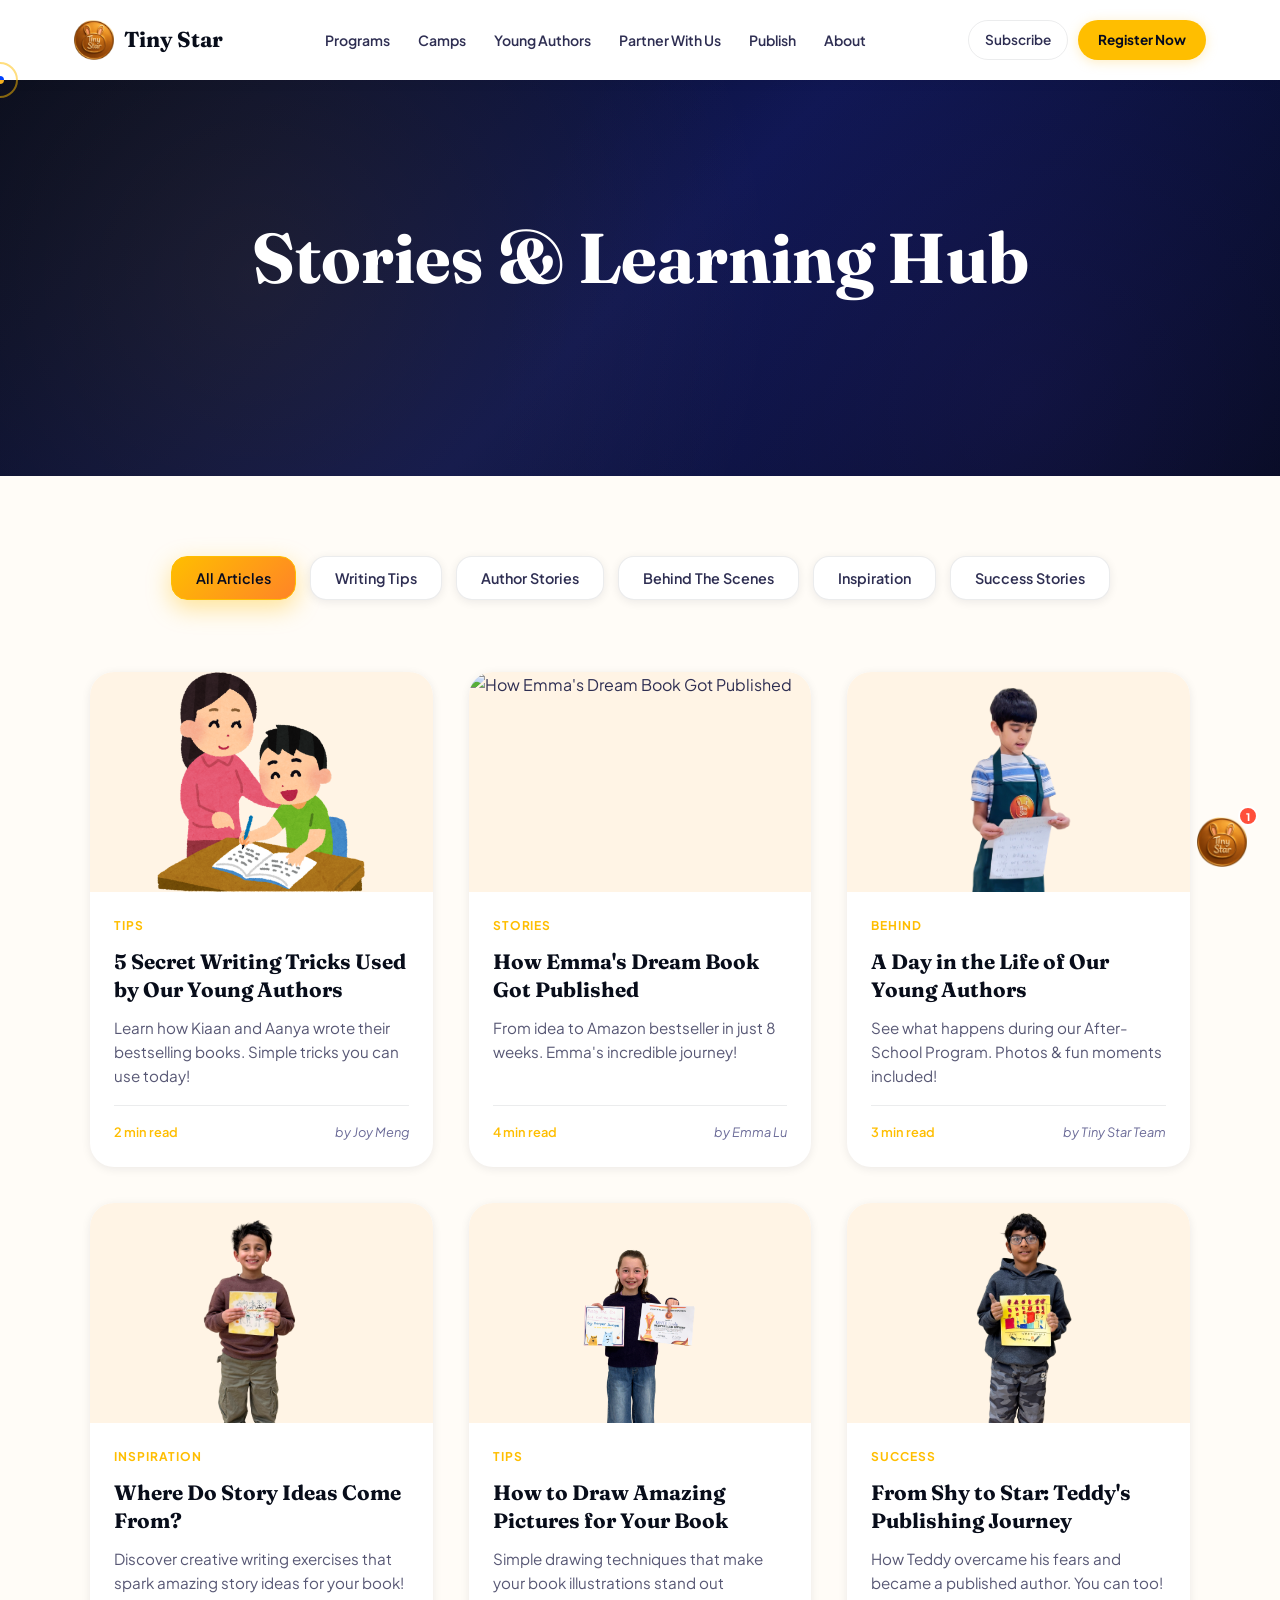
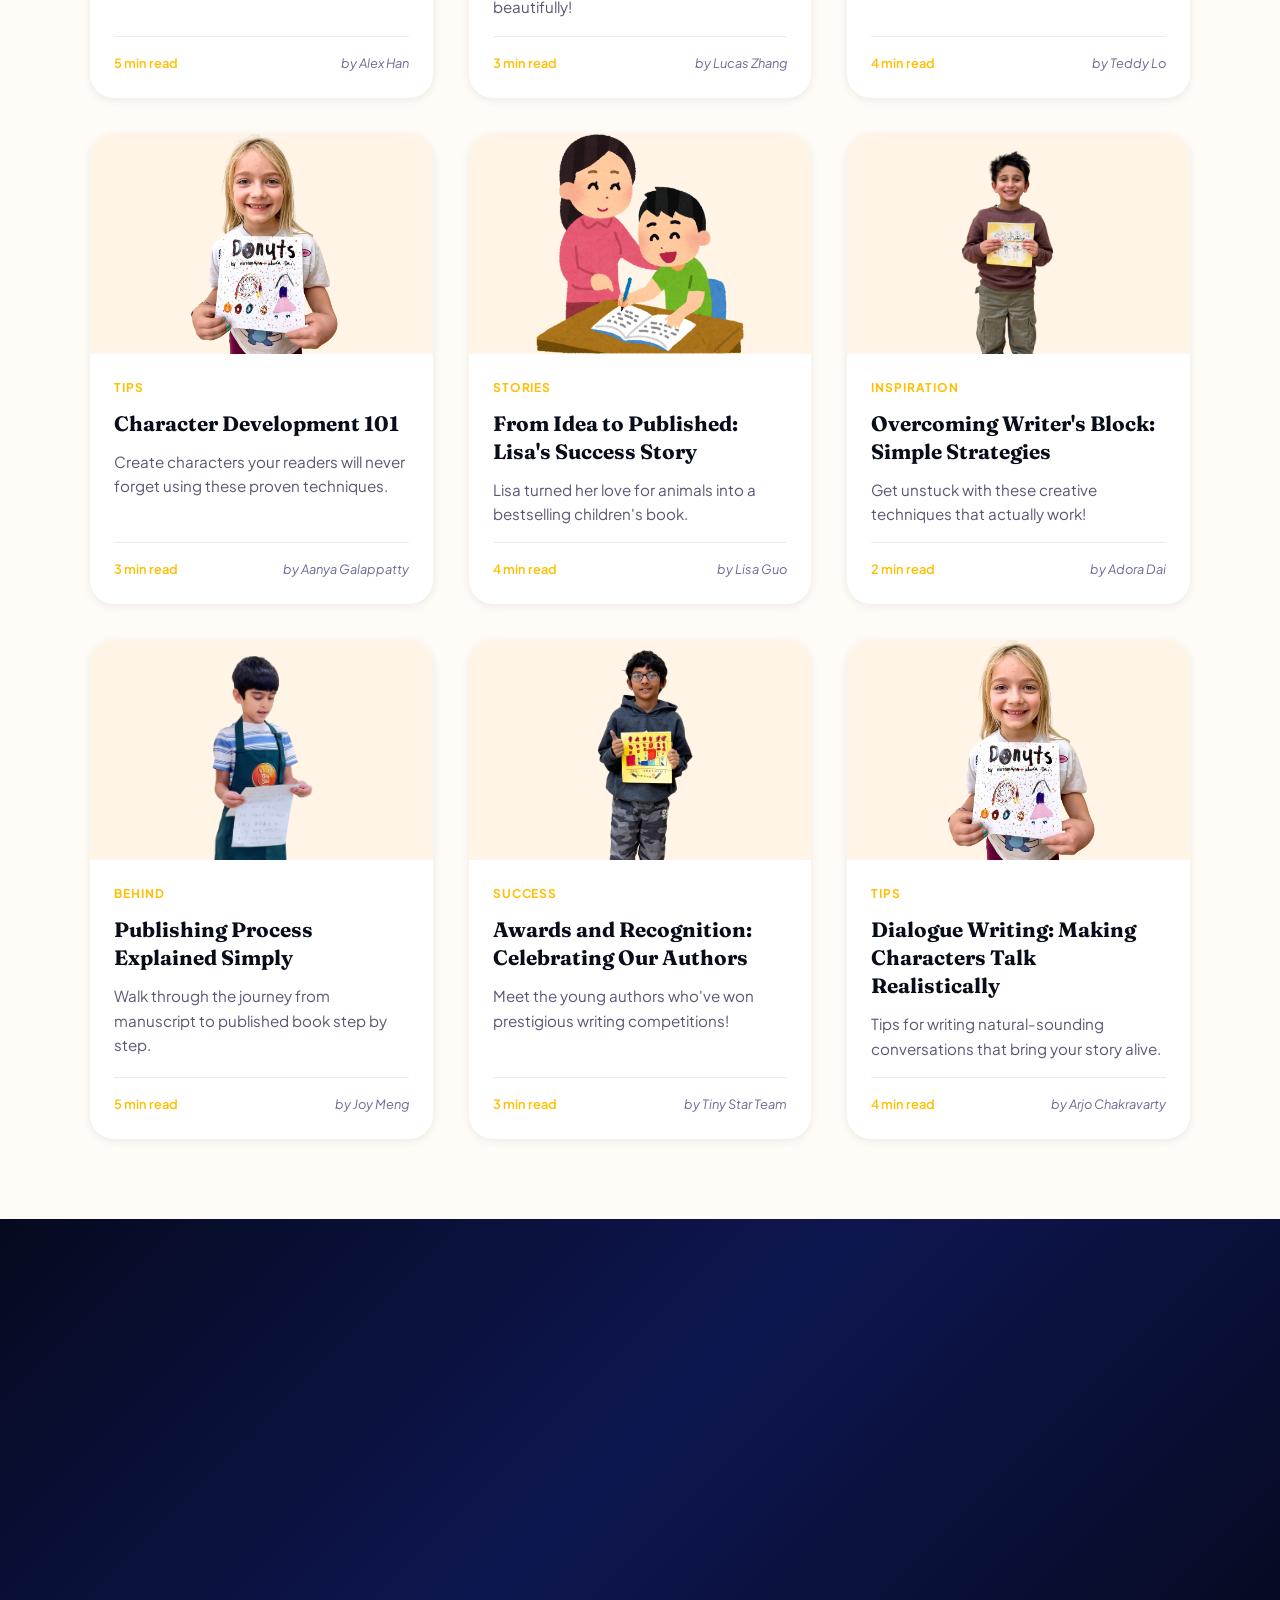
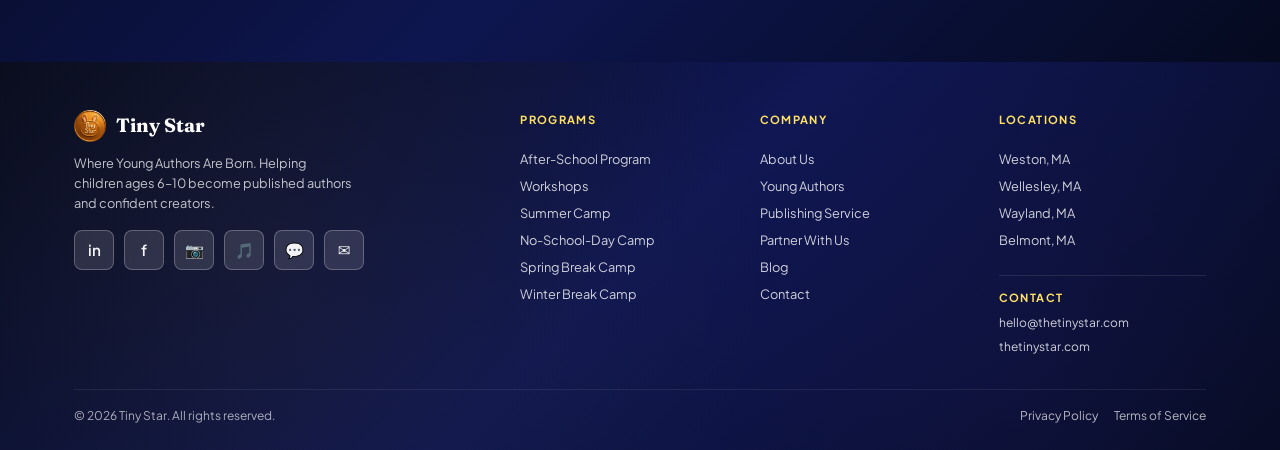
==== blogs.html @ 127edcdc "feat/added-necessary-images-and-graphics" ====
<!DOCTYPE html>
<html lang="en">
<head>
  <meta charset="UTF-8">
  <meta name="viewport" content="width=device-width, initial-scale=1.0">
  <link rel="icon" type="image/png" href="assets/brand/tiny-star-logo.png">
  <title>Blog - Tiny Star</title>
  <link rel="preconnect" href="https://fonts.googleapis.com">
  <link rel="preconnect" href="https://fonts.gstatic.com" crossorigin>
  <link href="https://fonts.googleapis.com/css2?family=Fraunces:ital,opsz,wght@0,9..144,300;0,9..144,700;0,9..144,900;1,9..144,500;1,9..144,700&family=Plus+Jakarta+Sans:wght@400;500;600;700;800&display=swap" rel="stylesheet">
  <script>document.documentElement.classList.add('js');</script>
  <script src="https://cdnjs.cloudflare.com/ajax/libs/gsap/3.12.5/gsap.min.js"></script>
  <script src="https://cdnjs.cloudflare.com/ajax/libs/gsap/3.12.5/ScrollTrigger.min.js"></script>
  <link rel="stylesheet" href="styles.css">
</head>
<body>

  <!-- ===== NAVIGATION ===== -->
  <nav class="nav blog" id="navbar">
    <div class="container">
      <div class="nav__inner">
        <a href="/" class="nav__logo">
          <div class="nav__logo-img">
            <img src="assets/brand/tiny-star-logo.png" alt="Tiny Star logo">
          </div>
          Tiny Star
        </a>
        <div class="nav__links">
          <a href="/#programs">Programs</a>
          <a href="/#camps">Camps</a>
          <a href="/#authors">Young Authors</a>
          <a href="/#partners">Partner With Us</a>
          <a href="/#publishing">Publish</a>
          <a href="/#about">About</a>
        </div>
        <div class="nav__actions">
          <a href="/#subscribe" class="nav__btn-sub">Subscribe</a>
          <a href="/#register" class="nav__btn-reg">Register Now</a>
        </div>
        <button class="nav__hamburger" id="hamburger" aria-label="Open menu">
          <span></span><span></span><span></span>
        </button>
      </div>
    </div>
  </nav>


  <!-- Scroll Progress -->
  <div id="scroll-progress"></div>

  <!-- Custom Cursor -->
  <div class="cursor-dot" id="cursorDot"></div>
  <div class="cursor-ring" id="cursorRing"></div>

  <!-- ===== HERO ===== -->
  <section class="hero-simple" id="hero">
    <div class="hero-simple__bg"></div>
    <div class="container">
      <div class="hero-simple__content">
        <h1 class="heading-xl  reveal">Stories & Learning Hub</h1>
        <p class="hero-simple__sub reveal reveal-delay-1">Inspiring stories from our young authors, writing tips, and behind-the-scenes moments</p>
      </div>
    </div>
  </section>

  <!-- ===== BLOGS LISTING ===== -->
  <section class="blogs-listing">
    <div class="container">
      <!-- Filter Tabs -->
      <div class="blogs-listing__filters">
        <button class="filter-btn filter-btn--active" data-filter="all">All Articles</button>
        <button class="filter-btn" data-filter="tips">Writing Tips</button>
        <button class="filter-btn" data-filter="stories">Author Stories</button>
        <button class="filter-btn" data-filter="behind">Behind the Scenes</button>
        <button class="filter-btn" data-filter="inspiration">Inspiration</button>
        <button class="filter-btn" data-filter="success">Success Stories</button>
      </div>

      <!-- Blog Grid -->
      <div class="blogs-listing__grid" id="blogsGrid">
        <!-- Blog items will be rendered here by JavaScript -->
      </div>
    </div>
  </section>

  <!-- ===== CTA SECTION ===== -->
  <section class="cta-section">
    <div class="container">
      <div class="cta-section__content reveal">
        <h2 class="heading-lg">Ready to Write Your Own Story?</h2>
        <p>Join hundreds of young authors who have published their books with Tiny Star!</p>
        <div class="cta-section__buttons">
          <a href="/#register" class="btn btn--primary">Start Your Journey</a>
          <a href="/#programs" class="btn btn--secondary">Learn More</a>
        </div>
      </div>
    </div>
  </section>

  <!-- ===== FOOTER ===== -->
  <footer class="footer">
    <div class="container">
      <div class="footer__stars-bg" id="footerStars"></div>

      <div class="footer__top">
        <div class="footer__brand">
          <div class="footer__logo footer__logo-animated">
            <img src="assets/brand/tiny-star-logo.png" alt="Tiny Star logo" class="footer__logo-img">
            <span>Tiny Star</span>
          </div>
          <p class="footer__tagline">Where Young Authors Are Born. Helping children ages 6–10 become published authors and confident creators.</p>

          <div class="footer__social">
            <a href="https://linkedin.com/company/tiny-star-education" class="footer__social-link" title="Tiny Star Education" target="_blank" rel="noopener noreferrer" aria-label="LinkedIn">in</a>
            <a href="https://facebook.com/tinystar" class="footer__social-link" title="Tiny Star" target="_blank" rel="noopener noreferrer" aria-label="Facebook">f</a>
            <a href="https://instagram.com/tinystareducation" class="footer__social-link" title="@tinystareducation" target="_blank" rel="noopener noreferrer" aria-label="Instagram">📷</a>
            <a href="https://tiktok.com/@tinystar2075" class="footer__social-link" title="@tinystar2075" target="_blank" rel="noopener noreferrer" aria-label="TikTok">🎵</a>
            <a href="https://wechat.com/authorjoymeng" class="footer__social-link" title="authorjoymeng" target="_blank" rel="noopener noreferrer" aria-label="WeChat">💬</a>
            <a href="mailto:Joy@TheTinyStar.com" class="footer__social-link" title="Joy@TheTinyStar.com" aria-label="Email">✉️</a>
          </div>
        </div>

        <div class="footer__col">
          <div class="footer__col-title">Programs</div>
          <div class="footer__links">
            <a href="/#programs">After-School Program</a>
            <a href="/#programs">Workshops</a>
            <a href="/#camps">Summer Camp</a>
            <a href="/#camps">No-School-Day Camp</a>
            <a href="/#camps">Spring Break Camp</a>
            <a href="/#camps">Winter Break Camp</a>
          </div>
        </div>

        <div class="footer__col">
          <div class="footer__col-title">Company</div>
          <div class="footer__links">
            <a href="/#about">About Us</a>
            <a href="/#authors">Young Authors</a>
            <a href="/#publishing">Publishing Service</a>
            <a href="/#partners">Partner With Us</a>
            <a href="/">Blog</a>
            <a href="mailto:hello@thetinystar.com">Contact</a>
          </div>
        </div>

        <div class="footer__col">
          <div class="footer__col-title">Locations</div>
          <div class="footer__links">
            <a href="/#locations">Weston, MA</a>
            <a href="/#locations">Wellesley, MA</a>
            <a href="/#locations">Wayland, MA</a>
            <a href="/#locations">Belmont, MA</a>
          </div>
          <div class="footer__contact-box">
            <div class="footer__col-title footer__col-title--small">Contact</div>
            <div class="footer__contact-items">
              <a href="mailto:hello@thetinystar.com">hello@thetinystar.com</a>
              <a href="https://thetinystar.com" target="_blank" rel="noopener noreferrer">thetinystar.com</a>
            </div>
          </div>
        </div>
      </div>

      <div class="footer__bottom">
        <div class="footer__copy">© 2026 Tiny Star. All rights reserved.</div>
        <div class="footer__legal">
          <a href="#">Privacy Policy</a>
          <a href="#">Terms of Service</a>
        </div>
      </div>

      <div class="footer__particles" id="footerParticles"></div>
    </div>
  </footer>

  <!-- Chatbot (same as main site) -->
  <div id="chatbot-launcher">
    <div class="chatbot-panel" id="chatPanel">
      <div class="chatbot-header">
        <div class="chatbot-avatar"><img src="assets/brand/tiny-star-logo.png" alt="Tiny Star" style="width:28px;height:28px;object-fit:contain;display:block;"></div>
        <div class="chatbot-header-text">
          <div class="chatbot-name">Aanya — Tiny Star Guide</div>
          <div class="chatbot-status">Online now</div>
        </div>
        <button class="chatbot-close" id="chatClose" aria-label="Close chat">✕</button>
      </div>
      <div class="chatbot-messages" id="chatMessages">
        <div class="chatmsg chatmsg--bot">
          <div class="chatmsg__avatar"><img src="assets/brand/tiny-star-logo.png" alt="Tiny Star" style="width:24px;height:24px;object-fit:contain;display:block;"></div>
          <div class="chatmsg__bubble">Hi! 👋 Welcome to our blog! What would you like to read about?</div>
        </div>
      </div>
      <div class="chat-quickreplies" id="quickReplies">
        <button class="chat-quickbtn" onclick="chatQuick('Writing tips')">✏️ Writing Tips</button>
        <button class="chat-quickbtn" onclick="chatQuick('Author stories')">📚 Stories</button>
        <button class="chat-quickbtn" onclick="chatQuick('How to register')">✅ Register</button>
      </div>
      <div class="chatbot-input-row">
        <input class="chatbot-input" id="chatInput" type="text" placeholder="Ask me anything…" onkeydown="if(event.key==='Enter') sendChat()">
        <button class="chatbot-send" onclick="sendChat()" aria-label="Send">➤</button>
      </div>
      <div class="chatbot-footer">Powered by Tiny Star · <a href="https://thetinystar.com" target="_blank" rel="noopener noreferrer">thetinystar.com</a></div>
    </div>
    <button class="chatbot-fab" id="chatFab" onclick="toggleChat()" aria-label="Open chat">
      <span id="fabIcon"><img src="assets/brand/tiny-star-logo.png" alt="Tiny Star" style="width:50px;height:50px;"></span>
      <div class="chatbot-badge" id="chatBadge">1</div>
    </button>
  </div>

  <script src="main.js" defer></script>
  <script src="blogs.js" defer></script>

</body>
</html>
---- styles.css ----
/* ===== DESIGN TOKENS ===== */
:root {
  --navy:       #050A1F;
  --indigo:     #0E1650;
  --blue-mid:   #1B2A8A;
  --gold:       #FFBE00;
  --gold-light: #FFE066;
  --gold-dark:  #CC9600;
  --coral:      #FF4F3B;
  --coral-light:#FF7A6B;
  --orange:     #FF8427;
  --lavender:   #C8B8E8;
  --mint:       #00D4B1;
  --teal:       #1EA898;
  --blue-light: #5B8DEF;
  --blue:       #3D62D0;
  --purple:     #7B4FFF;
  --cream:      #FFFCF7;
  --cream-dark: #FFF4E5;
  --white:      #FFFFFF;
  --text-dark:  #080D1A;
  --text-body:  #2E2E52;
  --text-muted: #6B6B98;
  --border:     rgba(8,13,26,0.08);

  --font-display: 'Fraunces', Georgia, serif;
  --font-body:    'Plus Jakarta Sans', system-ui, sans-serif;

  --r-sm:  8px;
  --r-md:  16px;
  --r-lg:  24px;
  --r-xl:  36px;
  --r-full:999px;

  --shadow-sm: 0 2px 10px rgba(8,13,40,0.08);
  --shadow-md: 0 8px 28px rgba(8,13,40,0.11);
  --shadow-lg: 0 18px 52px rgba(8,13,40,0.15);
  --shadow-xl: 0 28px 72px rgba(8,13,40,0.18);
}

/* ===== RESET & BASE ===== */
*, *::before, *::after { box-sizing: border-box; margin: 0; padding: 0; }
html { scroll-behavior: smooth; font-size: 16px; }
body {
  font-family: var(--font-body);
  background: var(--cream);
  color: var(--text-body);
  line-height: 1.65;
  overflow-x: hidden;
}
img { max-width: 100%; display: block; }
a { text-decoration: none; color: inherit; }
button { cursor: pointer; font-family: var(--font-body); }
ul { list-style: none; }

.container {
  max-width: 1180px;
  margin: 0 auto;
  padding: 0 24px;
}
.section-pad { padding: 96px 0; }
.section-pad-sm { padding: 72px 0; }

/* ===== UTILITY ===== */
.label {
  font-size: 0.75rem;
  font-weight: 700;
  letter-spacing: 0.12em;
  text-transform: uppercase;
  color: var(--gold-dark);
  display: inline-flex;
  align-items: center;
  gap: 6px;
  margin-bottom: 14px;
}
.label::before { content: '★'; font-size: 0.7rem; }
.label--light { color: var(--gold-light); }

.heading-xl {
  font-family: var(--font-display);
  font-size: clamp(2.6rem, 5.5vw, 4.8rem);
  font-weight: 700;
  line-height: 1.08;
  color: var(--text-dark);
}
.heading-lg {
  font-family: var(--font-display);
  font-size: clamp(2rem, 4vw, 3.2rem);
  font-weight: 700;
  line-height: 1.15;
  color: var(--text-dark);
}
.heading-md {
  font-family: var(--font-display);
  font-size: clamp(1.5rem, 2.5vw, 2rem);
  font-weight: 700;
  line-height: 1.25;
  color: var(--text-dark);
}
.heading-sm {
  font-family: var(--font-display);
  font-size: 1.25rem;
  font-weight: 700;
  line-height: 1.3;
  color: var(--text-dark);
}

.btn {
  display: inline-flex;
  align-items: center;
  gap: 8px;
  padding: 14px 28px;
  border-radius: var(--r-full);
  font-size: 0.95rem;
  font-weight: 700;
  border: none;
  transition: transform 0.2s ease, box-shadow 0.2s ease, opacity 0.2s ease;
}
.btn:hover { transform: translateY(-2px); }
.btn--primary {
  background: var(--coral);
  color: var(--white);
  box-shadow: 0 4px 18px rgba(255,96,85,0.35);
}
.btn--primary:hover { box-shadow: 0 8px 28px rgba(255,96,85,0.45); }
.btn--gold {
  background: var(--gold);
  color: var(--navy);
  box-shadow: 0 4px 18px rgba(255,209,102,0.35);
}
.btn--gold:hover { box-shadow: 0 8px 28px rgba(255,209,102,0.5); }
.btn--outline {
  background: transparent;
  color: var(--white);
  border: 2px solid rgba(255,255,255,0.5);
}
.btn--outline:hover { border-color: var(--white); background: rgba(255,255,255,0.08); }
.btn--outline-dark {
  background: transparent;
  color: var(--text-dark);
  border: 2px solid var(--border);
}
.btn--outline-dark:hover { border-color: var(--text-dark); }

/* ===== NAVIGATION ===== */
.nav {
  position: fixed;
  top: 0; left: 0; right: 0;
  z-index: 1000;
  transition: background 0.35s ease, box-shadow 0.35s ease, padding 0.35s ease;
  padding: 20px 0;
  backdrop-filter: blur(8px);
}

/* Blog page nav - light background for visibility */
.nav.blog {
  background: rgba(255, 255, 255, 0.98);
  backdrop-filter: blur(14px);
  box-shadow: 0 2px 10px rgba(8,13,40,0.08);
}
.nav.blog .nav__logo {
  color: var(--text-dark);
}
.nav.blog .nav__links a {
  color: var(--text-body);
}
.nav.blog .nav__links a:hover {
  background: var(--cream-dark);
  color: var(--text-dark);
}
.nav.blog .nav__btn-sub {
  color: var(--text-body);
  border-color: var(--border);
}
.nav.blog .nav__btn-sub:hover {
  background: var(--cream-dark);
  color: var(--text-body);
}
.nav.blog .nav__hamburger span {
  background: var(--text-dark);
}

.nav.scrolled {
  background: rgba(255,255,255,0.96);
  backdrop-filter: blur(14px);
  box-shadow: var(--shadow-sm);
  padding: 12px 0;
}
.nav__inner {
  display: flex;
  align-items: center;
  justify-content: space-between;
  gap: 16px;
}
.nav__logo {
  display: flex;
  align-items: center;
  gap: 10px;
  font-family: var(--font-display);
  font-size: 1.35rem;
  font-weight: 700;
  color: var(--white);
  transition: color 0.35s;
}
.nav.scrolled .nav__logo { color: var(--text-dark); }
.nav__logo-img {
  width: 40px;
  height: 40px;
  flex-shrink: 0;
  display: flex;
  align-items: center;
  justify-content: center;
}
.nav__logo-img img {
  width: 40px;
  height: 40px;
  object-fit: contain;
  display: block;
}
.nav__links {
  display: flex;
  align-items: center;
  gap: 4px;
}
.nav__links a {
  font-size: 0.88rem;
  font-weight: 600;
  padding: 8px 12px;
  border-radius: var(--r-full);
  color: rgba(255,255,255,0.95);
  transition: color 0.2s, background 0.2s;
}
.nav.scrolled .nav__links a { color: var(--text-body); }
.nav__links a:hover {
  color: var(--white);
  background: rgba(255,255,255,0.12);
}
.nav.scrolled .nav__links a:hover {
  color: var(--text-dark);
  background: var(--cream-dark);
}
.nav__actions {
  display: flex;
  align-items: center;
  gap: 10px;
}
.nav__btn-sub {
  font-size: 0.85rem;
  font-weight: 600;
  color: rgba(255,255,255,0.9);
  padding: 8px 16px;
  border: 1.5px solid rgba(255,255,255,0.5);
  border-radius: var(--r-full);
  transition: all 0.2s;
}
.nav__btn-sub:hover { background: rgba(255,255,255,0.1); color: var(--white); }
.nav.scrolled .nav__btn-sub { color: var(--text-body); border-color: var(--border); }
.nav.scrolled .nav__btn-sub:hover { background: var(--cream-dark); }
.nav__btn-reg {
  font-size: 0.85rem;
  font-weight: 700;
  color: var(--navy);
  background: var(--gold);
  padding: 9px 20px;
  border-radius: var(--r-full);
  transition: all 0.2s;
  box-shadow: 0 2px 12px rgba(255,209,102,0.4);
}
.nav__btn-reg:hover { transform: translateY(-1px); box-shadow: 0 5px 18px rgba(255,209,102,0.5); }
.nav__hamburger {
  display: none;
  flex-direction: column;
  gap: 5px;
  background: none;
  border: none;
  padding: 4px;
}
.nav__hamburger span {
  display: block;
  width: 24px; height: 2px;
  background: var(--white);
  border-radius: 2px;
  transition: background 0.3s;
}
.nav.scrolled .nav__hamburger span { background: var(--text-dark); }
.nav__mobile { display: none; }

/* ===== HERO ===== */
.hero {
  position: relative;
  min-height: 100vh;
  display: flex;
  align-items: center;
  background: linear-gradient(155deg, var(--navy) 0%, var(--indigo) 40%, var(--blue-mid) 100%);
  overflow: hidden;
  padding-top: 80px;
}
.hero__stars { position: absolute; inset: 0; pointer-events: none; }
.hero__star {
  position: absolute;
  border-radius: 50%;
  background: var(--white);
  animation: twinkle var(--dur, 4s) var(--delay, 0s) infinite ease-in-out;
}
@keyframes twinkle {
  0%, 100% { opacity: var(--opacity-min, 0.2); transform: scale(1); }
  50% { opacity: var(--opacity-max, 0.9); transform: scale(1.3); }
}
.hero__glow {
  position: absolute;
  width: 700px; height: 700px;
  background: radial-gradient(circle, rgba(255,209,102,0.08) 0%, transparent 70%);
  top: -200px; right: -200px;
  pointer-events: none;
}
.hero__glow2 {
  position: absolute;
  width: 500px; height: 500px;
  background: radial-gradient(circle, rgba(120,100,220,0.12) 0%, transparent 70%);
  bottom: -100px; left: -100px;
  pointer-events: none;
}
.hero__inner {
  position: relative;
  z-index: 2;
  display: grid;
  grid-template-columns: 1fr 1fr;
  align-items: center;
  gap: 60px;
  width: 100%;
}
.hero__content { max-width: 650px; }
.hero__badge {
  display: inline-flex;
  align-items: center;
  gap: 8px;
  background: rgba(255,209,102,0.15);
  border: 1px solid rgba(255,209,102,0.3);
  color: var(--gold-light);
  font-size: 0.78rem;
  font-weight: 700;
  letter-spacing: 0.1em;
  text-transform: uppercase;
  padding: 6px 14px;
  border-radius: var(--r-full);
  margin-bottom: 24px;
}
.hero__badge span { font-size: 1rem; }
.hero__headline {
  font-family: var(--font-display);
  font-size: clamp(2.8rem, 5.5vw, 5rem);
  font-weight: 700;
  color: var(--white);
  line-height: 1.06;
  margin-bottom: 20px;
}
.hero__headline em {
  font-style: italic;
  color: var(--gold);
}
.hero__sub {
  font-size: 1.1rem;
  color: rgba(255,255,255,0.72);
  line-height: 1.7;
  margin-bottom: 36px;
  max-width: 460px;
}
.hero__ctas { display: flex; gap: 14px; flex-wrap: wrap; }
.hero__locations {
  margin-top: 40px;
  display: flex;
  align-items: center;
  gap: 10px;
  flex-wrap: wrap;
}
.hero__loc-label {
  font-size: 0.8rem;
  color: rgba(255,255,255,0.5);
  font-weight: 600;
}
.hero__loc-tag {
  background: rgba(255,255,255,0.1);
  border: 1px solid rgba(255,255,255,0.18);
  color: rgba(255,255,255,0.8);
  font-size: 0.8rem;
  font-weight: 600;
  padding: 4px 12px;
  border-radius: var(--r-full);
}
.hero__visual {
  display: flex;
  justify-content: center;
  align-items: center;
}
.hero__book-stack {
  position: relative;
  width: 520px;
  height: 520px;
}
.hero__book {
  position: absolute;
  border-radius: var(--r-lg);
  overflow: hidden;
  border: 4px solid rgba(255,255,255,0.88);
  box-shadow: var(--shadow-xl);
  cursor: pointer;
  transition: box-shadow 0.45s ease, filter 0.35s ease, border-color 0.35s ease;
  animation: floatBook var(--dur, 6s) var(--delay, 0s) infinite ease-in-out;
  will-change: transform, filter;
}
@keyframes floatBook {
  0%, 100% { transform: translateY(0) rotate(var(--rot, 0deg)); }
  50%       { transform: translateY(-14px) rotate(var(--rot, 0deg)); }
}
/* Spring rise: starts at each card's resting rotation, overshoots, settles lifted & upright */
@keyframes cardRise {
  0%   { transform: translateY(0px)   rotate(var(--rot, 0deg)) scale(1);    }
  55%  { transform: translateY(-26px) rotate(0deg)             scale(1.08); }
  100% { transform: translateY(-18px) rotate(0deg)             scale(1.05); }
}
/* Freeze & dim back cards so the rising card reads clearly */
.hero__book-stack:hover .hero__book {
  z-index: 1;
  animation-play-state: paused;
  filter: brightness(0.72) saturate(0.75);
}
/* Hovered card springs to the front */
.hero__book-stack:hover .hero__book:hover {
  z-index: 20;
  animation: cardRise 0.6s cubic-bezier(0.34, 1.56, 0.64, 1) forwards;
  box-shadow: 0 52px 110px rgba(8,13,40,0.45), 0 0 72px rgba(255,209,102,0.22);
  filter: brightness(1.06) saturate(1.1);
  border-color: rgba(255,255,255,1);
}
/* Fan arrangement: left card angled left, right card angled right, center card upright in front */
.hero__book:nth-child(1) {
  width: 300px; height: 370px;
  background: linear-gradient(145deg, var(--lavender), var(--purple));
  top: 60px; left: 10px;
  --rot: -10deg;
  --delay: 0s; --dur: 6s;
  z-index: 2;
}
.hero__book:nth-child(2) {
  width: 300px; height: 370px;
  background: linear-gradient(145deg, var(--mint), var(--teal));
  top: 50px; left: 210px;
  --rot: 10deg;
  --delay: 1s; --dur: 7s;
  z-index: 2;
}
.hero__book:nth-child(3) {
  width: 310px; height: 382px;
  background: linear-gradient(145deg, var(--gold), var(--gold-dark));
  top: 30px; left: 105px;
  --rot: -1deg;
  --delay: 2s; --dur: 5.5s;
  z-index: 4;
}
.hero__book-img {
  width: 100%;
  height: 100%;
  object-fit: cover;
  object-position: center top;
  display: block;
  transition: transform 0.4s cubic-bezier(0.34, 1.56, 0.64, 1);
}
.hero__book-stack:hover .hero__book:hover .hero__book-img {
  transform: scale(1.08);
}
.hero__scroll {
  position: absolute;
  bottom: 32px;
  left: 50%;
  transform: translateX(-50%);
  z-index: 2;
  display: flex;
  flex-direction: column;
  align-items: center;
  gap: 8px;
  color: rgba(255,255,255,0.4);
  font-size: 0.72rem;
  font-weight: 600;
  letter-spacing: 0.1em;
  text-transform: uppercase;
  animation: bounce 2s infinite;
}
@keyframes bounce {
  0%, 100% { transform: translateX(-50%) translateY(0); }
  50% { transform: translateX(-50%) translateY(6px); }
}
.hero__scroll-arrow {
  width: 28px; height: 28px;
  border: 1.5px solid rgba(255,255,255,0.3);
  border-radius: 50%;
  display: flex;
  align-items: center;
  justify-content: center;
}

/* ===== TRUST BAR ===== */
.trust-bar {
  background: var(--white);
  border-bottom: 1px solid var(--border);
  padding: 20px 0;
}
.trust-bar__inner {
  display: flex;
  align-items: center;
  justify-content: center;
  gap: 48px;
  flex-wrap: wrap;
}
.trust-bar__item {
  display: flex;
  align-items: center;
  gap: 10px;
  font-size: 0.85rem;
  font-weight: 600;
  color: var(--text-muted);
}
.trust-bar__icon { font-size: 1.2rem; }
.trust-bar__val {
  font-family: var(--font-display);
  font-size: 1.25rem;
  font-weight: 700;
  color: var(--text-dark);
}

/* ===== VISION ===== */
.vision {
  background: var(--cream);
  padding: 100px 0;
  text-align: center;
}
.vision__inner { max-width: 820px; margin: 0 auto; }
.vision__quote {
  font-family: var(--font-display);
  font-size: clamp(1.7rem, 3.5vw, 2.8rem);
  font-weight: 700;
  color: var(--text-dark);
  line-height: 1.25;
  margin-bottom: 24px;
}
.vision__quote em { font-style: italic; color: var(--blue-mid); }
.vision__sub {
  font-size: 1.05rem;
  color: var(--text-body);
  line-height: 1.7;
  max-width: 600px;
  margin: 0 auto 36px;
}
.vision__pill {
  display: inline-block;
  background: var(--navy);
  color: var(--gold);
  font-family: var(--font-display);
  font-size: 1.1rem;
  font-weight: 700;
  font-style: italic;
  padding: 10px 28px;
  border-radius: var(--r-full);
  letter-spacing: 0.02em;
}

/* ===== TRANSFORMATIONS ===== */
.transformations {
  background: var(--navy);
  overflow: hidden;
  position: relative;
  padding: 0;
}
.transformations__glow {
  position: absolute;
  inset: 0;
  background:
    radial-gradient(ellipse 60% 70% at 0% 100%, rgba(123,79,255,0.2) 0%, transparent 65%),
    radial-gradient(ellipse 50% 50% at 100% 0%,  rgba(255,190,0,0.08) 0%, transparent 60%);
  pointer-events: none;
}
.transformations__inner {
  display: grid;
  grid-template-columns: 1fr 1fr;
  align-items: flex-end;
  max-width: 1180px;
  margin: 0 auto;
  padding: 0 24px;
  gap: 48px;
}
/* Photo slides in from left */
.transformations__photo-col {
  display: flex;
  align-items: flex-end;
  justify-content: center;
  padding-top: 32px;
}
/* Override default reveal translateY → translateX for the photo */
html.js .transformations__photo-col.reveal {
  transform: translateX(-48px);
}
html.js .transformations__photo-col.reveal.visible {
  transform: translateX(0);
}
.transformations__photo {
  width: 100%;
  max-width: 460px;
  height: auto;
  object-fit: contain;
  display: block;
  filter: drop-shadow(0 32px 64px rgba(0,0,0,0.45));
}
/* Right content */
.transformations__content {
  padding: 80px 0 80px 8px;
}
.transformations__heading {
  font-family: var(--font-display);
  font-size: 2.5rem;
  font-weight: 900;
  color: var(--white);
  line-height: 1.2;
  margin-bottom: 20px;
  margin-top: 12px;
}
.transformations__heading em {
  font-style: italic;
  color: var(--gold);
}
.transformations__sub-pill {
  display: inline-block;
  background: rgba(255,190,0,0.12);
  border: 1px solid rgba(255,190,0,0.25);
  border-radius: 14px;
  padding: 12px 20px;
  font-size: 0.92rem;
  font-weight: 600;
  color: rgba(255,255,255,0.8);
  line-height: 1.5;
  margin-bottom: 32px;
  max-width: 420px;
}
.transformations__sub-pill strong { color: var(--gold-light); }
.transformations__list {
  list-style: none;
  margin: 0;
  padding: 0;
  display: flex;
  flex-direction: column;
  gap: 10px;
}
/* Items slide in from left — override the default reveal translateY */
html.js .transformations__item.reveal {
  transform: translateX(-36px);
}
html.js .transformations__item.reveal.visible {
  transform: translateX(0);
  transition: opacity 0.55s ease, transform 0.55s cubic-bezier(0.34, 1.56, 0.64, 1);
}
.transformations__item {
  background: rgba(255,255,255,0.05);
  border: 1px solid rgba(255,255,255,0.09);
  border-left: 3px solid var(--gold);
  border-radius: 14px;
  padding: 14px 20px;
  font-size: 0.95rem;
  font-weight: 500;
  color: rgba(255,255,255,0.82);
  display: flex;
  align-items: center;
  gap: 14px;
  /* transition for hover — reveal transition overrides this when animating in */
  transition: background 0.25s ease, transform 0.25s ease, box-shadow 0.25s ease;
}
.transformations__item:hover {
  background: rgba(255,255,255,0.09);
  transform: translateX(5px) !important;
  box-shadow: 0 6px 24px rgba(0,0,0,0.25);
  border-left-color: var(--purple);
}
.transformations__num {
  background: var(--gold);
  color: var(--navy);
  font-family: var(--font-display);
  font-size: 0.88rem;
  font-weight: 800;
  width: 28px;
  height: 28px;
  border-radius: 50%;
  display: flex;
  align-items: center;
  justify-content: center;
  flex-shrink: 0;
}
.transformations__item strong {
  color: var(--white);
  font-weight: 700;
}
.transformations__item em {
  font-style: italic;
  color: rgba(255,255,255,0.65);
}

/* ===== AUTHOR JOURNEY ===== */
.journey {
  background: var(--navy);
  padding: 100px 0;
  overflow: hidden;
  position: relative;
}
.journey__bg {
  position: absolute; inset: 0;
  background: radial-gradient(ellipse at 20% 60%, rgba(255,209,102,0.06) 0%, transparent 55%),
              radial-gradient(ellipse at 80% 25%, rgba(120,80,220,0.08) 0%, transparent 50%),
              radial-gradient(ellipse at 55% 85%, rgba(0,212,177,0.04) 0%, transparent 45%);
  pointer-events: none;
}
.journey__header {
  text-align: center;
  margin-bottom: 72px;
  position: relative;
  z-index: 1;
}
.journey__header .heading-lg { color: var(--white); }
.journey__header p { color: rgba(255,255,255,0.6); font-size: 1.05rem; max-width: 520px; margin: 14px auto 0; }
.journey__path {
  position: relative;
  z-index: 1;
  display: flex;
  align-items: flex-start;
  justify-content: center;
  gap: 0;
}
.journey__connector {
  flex: 1;
  height: 3px;
  background: linear-gradient(90deg, rgba(255,209,102,0.15), rgba(255,209,102,0.6), rgba(255,209,102,0.15));
  margin-top: 62px;
  position: relative;
  overflow: hidden;
}
.journey__connector::after {
  content: '';
  position: absolute;
  top: -2px; left: -60%;
  width: 60%;
  height: 7px;
  background: linear-gradient(90deg, transparent, rgba(255,230,120,0.9), transparent);
  animation: shimmer 2.8s infinite linear;
}
@keyframes shimmer {
  from { left: -60%; }
  to   { left: 110%; }
}
.journey__step {
  display: flex;
  flex-direction: column;
  align-items: center;
  text-align: center;
  width: 148px;
  flex-shrink: 0;
  cursor: default;
}
.journey__node {
  width: 108px; height: 108px;
  border-radius: 50%;
  background: linear-gradient(145deg, rgba(255,209,102,0.08) 0%, rgba(14,22,80,0.7) 100%);
  border: 2px solid rgba(255,209,102,0.2);
  display: flex;
  flex-direction: column;
  align-items: center;
  justify-content: center;
  margin-bottom: 20px;
  position: relative;
  transition: transform 0.35s cubic-bezier(0.34,1.56,0.64,1),
              border-color 0.3s ease,
              box-shadow 0.35s ease,
              background 0.3s ease;
}
/* Outer glow ring */
.journey__node::before {
  content: '';
  position: absolute;
  inset: -6px;
  border-radius: 50%;
  border: 1.5px solid rgba(255,209,102,0.08);
  transition: border-color 0.3s ease, opacity 0.3s ease;
  opacity: 0;
}
.journey__step:hover .journey__node {
  background: linear-gradient(145deg, rgba(255,209,102,0.18) 0%, rgba(22,30,100,0.85) 100%);
  border-color: var(--gold);
  transform: translateY(-10px) scale(1.06);
  box-shadow: 0 16px 48px rgba(255,190,0,0.28), 0 0 0 6px rgba(255,190,0,0.06);
}
.journey__step:hover .journey__node::before {
  border-color: rgba(255,209,102,0.35);
  opacity: 1;
}
.journey__node--gold {
  background: linear-gradient(145deg, rgba(255,209,102,0.2) 0%, rgba(20,26,90,0.85) 100%);
  border-color: rgba(255,209,102,0.4);
  box-shadow: 0 0 28px rgba(255,190,0,0.15);
}
.journey__node--gold::after {
  content: '';
  position: absolute;
  inset: -10px;
  border-radius: 50%;
  border: 1px solid rgba(255,209,102,0.12);
  animation: pulseRing 3s ease-in-out infinite;
}
@keyframes pulseRing {
  0%, 100% { opacity: 0.3; transform: scale(1); }
  50% { opacity: 0.7; transform: scale(1.06); }
}
.journey__node-svg {
  width: 68px; height: 68px;
  flex-shrink: 0;
  display: block;
  transition: transform 0.35s cubic-bezier(0.34,1.56,0.64,1);
}
.journey__step:hover .journey__node-svg {
  transform: scale(1.1) rotate(-4deg);
}
.journey__node-num {
  position: absolute;
  top: -6px; right: -6px;
  width: 26px; height: 26px;
  background: var(--gold);
  color: var(--navy);
  border-radius: 50%;
  font-size: 0.7rem;
  font-weight: 900;
  display: flex;
  align-items: center;
  justify-content: center;
  border: 2px solid var(--navy);
  box-shadow: 0 2px 8px rgba(0,0,0,0.4);
  z-index: 2;
}
.journey__step-title {
  font-family: var(--font-display);
  font-size: 1.05rem;
  font-weight: 700;
  color: var(--white);
  margin-bottom: 6px;
  transition: color 0.3s ease;
}
.journey__step:hover .journey__step-title { color: var(--gold); }
.journey__step-desc {
  font-size: 0.78rem;
  color: rgba(255,255,255,0.45);
  line-height: 1.55;
  transition: color 0.3s ease;
}
.journey__step:hover .journey__step-desc { color: rgba(255,255,255,0.65); }
.journey__badge-row {
  display: flex;
  justify-content: center;
  gap: 10px;
  margin-top: 60px;
  flex-wrap: wrap;
  position: relative;
  z-index: 1;
}
.journey__badge {
  display: flex;
  align-items: center;
  gap: 8px;
  background: rgba(255,255,255,0.05);
  border: 1px solid rgba(255,255,255,0.1);
  color: rgba(255,255,255,0.7);
  padding: 9px 18px;
  border-radius: var(--r-full);
  font-size: 0.81rem;
  font-weight: 600;
  transition: background 0.25s ease, border-color 0.25s ease, color 0.25s ease, transform 0.25s ease;
}
.journey__badge:hover {
  background: rgba(255,209,102,0.1);
  border-color: rgba(255,209,102,0.35);
  color: var(--gold);
  transform: translateY(-2px);
}
.journey__badge--gold {
  background: rgba(255,190,0,0.1);
  border-color: rgba(255,190,0,0.3);
  color: var(--gold);
}
.journey__badge--gold:hover {
  background: rgba(255,190,0,0.18);
  border-color: var(--gold);
}
.journey__badge-svg {
  width: 18px; height: 18px;
  flex-shrink: 0;
}

/* ===== PROGRAMS ===== */
.programs { background: var(--cream); padding: 96px 0; }
.programs__header { text-align: center; margin-bottom: 56px; }
.programs__grid {
  display: grid;
  grid-template-columns: 1fr 1fr;
  gap: 28px;
}
.program-card {
  background: var(--white);
  border-radius: var(--r-xl);
  padding: 44px 40px;
  border: 1px solid var(--border);
  box-shadow: var(--shadow-sm);
  transition: transform 0.3s, box-shadow 0.3s;
  position: relative;
  overflow: hidden;
}
.program-card:hover { transform: translateY(-6px); box-shadow: var(--shadow-lg); }
.program-card__tag {
  display: inline-block;
  font-size: 0.75rem;
  font-weight: 700;
  letter-spacing: 0.1em;
  text-transform: uppercase;
  padding: 4px 12px;
  border-radius: var(--r-full);
  margin-bottom: 18px;
}
.program-card--primary .program-card__tag { background: rgba(200,184,232,0.25); color: var(--purple); }
.program-card--secondary .program-card__tag { background: rgba(125,221,201,0.25); color: var(--teal); }
.program-card__icon {
  width: 68px; height: 68px;
  border-radius: var(--r-lg);
  display: flex;
  align-items: center;
  justify-content: center;
  font-size: 2rem;
  margin-bottom: 22px;
}
.program-card--primary .program-card__icon { background: linear-gradient(135deg, var(--lavender), var(--purple)); }
.program-card--secondary .program-card__icon { background: linear-gradient(135deg, var(--mint), var(--teal)); }
.program-card__title { margin-bottom: 14px; }
.program-card__desc {
  font-size: 0.95rem;
  color: var(--text-body);
  line-height: 1.7;
  margin-bottom: 28px;
}
.program-card__features {
  display: flex;
  flex-direction: column;
  gap: 10px;
  margin-bottom: 32px;
}
.program-card__feat {
  display: flex;
  align-items: center;
  gap: 10px;
  font-size: 0.88rem;
  font-weight: 500;
  color: var(--text-body);
}
.program-card__feat::before {
  content: '✓';
  width: 20px; height: 20px;
  background: var(--gold);
  color: var(--navy);
  border-radius: 50%;
  display: flex;
  align-items: center;
  justify-content: center;
  font-size: 0.7rem;
  font-weight: 800;
  flex-shrink: 0;
}
.program-card__bg-icon {
  position: absolute;
  bottom: -20px; right: -20px;
  font-size: 8rem;
  opacity: 0.04;
  pointer-events: none;
}

/* ===== CAMPS ===== */
.camps {
  background: var(--white);
  padding: 96px 0;
}
.camps__header {
  text-align: center;
  margin-bottom: 56px;
}
.camps__header p {
  color: var(--text-body);
  margin-top: 12px;
  max-width: 500px;
  margin-left: auto;
  margin-right: auto;
}
.camps__grid {
  display: grid;
  grid-template-columns: repeat(4, 1fr);
  gap: 20px;
}
.camp-card {
  border-radius: var(--r-lg);
  overflow: hidden;
  border: 1px solid var(--border);
  display: flex;
  flex-direction: column;
  transition: transform 0.35s cubic-bezier(0.34,1.3,0.64,1), box-shadow 0.35s ease;
  background: var(--white);
}
.camp-card:hover { transform: translateY(-8px); box-shadow: 0 20px 48px rgba(0,0,0,0.12); }

/* Card header bands */
.camp-card__header {
  padding: 28px 24px 24px;
  position: relative;
  overflow: hidden;
  min-height: 170px;
  display: flex;
  flex-direction: column;
  justify-content: flex-end;
}
.camp-card--summer  .camp-card__header { background: linear-gradient(145deg, var(--orange) 0%, var(--coral) 100%); }
.camp-card--noschool .camp-card__header { background: linear-gradient(145deg, var(--mint) 0%, var(--teal) 100%); }
.camp-card--spring  .camp-card__header { background: linear-gradient(145deg, var(--lavender) 0%, var(--purple) 100%); }
.camp-card--winter  .camp-card__header { background: linear-gradient(145deg, var(--blue-light) 0%, var(--blue) 100%); }

/* Hover: slightly brighten the header */
.camp-card--summer:hover  .camp-card__header { background: linear-gradient(145deg, var(--orange) 0%, var(--coral-light) 100%); }
.camp-card--noschool:hover .camp-card__header { background: linear-gradient(145deg, var(--mint) 0%, var(--teal) 100%); }
.camp-card--spring:hover  .camp-card__header { background: linear-gradient(145deg, var(--lavender) 0%, var(--purple) 100%); }
.camp-card--winter:hover  .camp-card__header { background: linear-gradient(145deg, var(--blue-light) 0%, var(--blue) 100%); }

.camp-card__season {
  font-size: 0.68rem;
  font-weight: 700;
  letter-spacing: 0.13em;
  text-transform: uppercase;
  color: rgba(255,255,255,0.75);
  margin-bottom: 6px;
  position: relative;
  z-index: 1;
}
.camp-card__title {
  font-family: var(--font-display);
  font-size: 1.1rem;
  font-weight: 700;
  color: var(--white);
  line-height: 1.3;
  position: relative;
  z-index: 1;
}
.camp-card__illustration {
  position: absolute;
  top: 12px; right: 12px;
  width: 76px; height: 76px;
  opacity: 0.9;
  transition: transform 0.4s cubic-bezier(0.34,1.56,0.64,1), opacity 0.3s ease;
}
.camp-card:hover .camp-card__illustration { transform: scale(1.08) rotate(-4deg); opacity: 1; }
.camp-card__illustration svg { width: 100%; height: 100%; }

/* Card body */
.camp-card__body {
  background: var(--white);
  padding: 22px 24px 28px;
  flex: 1;
  display: flex;
  flex-direction: column;
}
.camp-card__features {
  list-style: none;
  padding: 0; margin: 0 0 18px;
  display: flex;
  flex-direction: column;
  gap: 9px;
}
.camp-card__features li {
  display: flex;
  align-items: flex-start;
  gap: 8px;
  font-size: 0.82rem;
  color: var(--text-body);
  line-height: 1.4;
}
.camp-card__features li svg {
  width: 16px; height: 16px;
  flex-shrink: 0;
  margin-top: 1px;
}
.camp-card__meta {
  display: flex;
  flex-wrap: wrap;
  gap: 6px;
  margin-bottom: 18px;
  margin-top: auto;
}
.camp-card__pill {
  display: inline-flex;
  align-items: center;
  gap: 4px;
  font-size: 0.72rem;
  font-weight: 600;
  color: var(--text-muted);
  background: rgba(0,0,0,0.04);
  border: 1px solid var(--border);
  padding: 4px 10px;
  border-radius: var(--r-full);
  white-space: nowrap;
}
.camp-card__pill svg { width: 11px; height: 11px; }
.camp-card__cta {
  display: inline-flex;
  align-items: center;
  gap: 6px;
  font-size: 0.84rem;
  font-weight: 700;
  color: var(--navy);
  background: var(--gold);
  padding: 10px 20px;
  border-radius: var(--r-full);
  border: none;
  cursor: pointer;
  transition: all 0.22s ease;
  align-self: flex-start;
}
.camp-card__cta:hover { transform: translateY(-2px); box-shadow: 0 6px 18px rgba(255,190,0,0.38); }

/* ===== STATS ===== */
.stats {
  background: linear-gradient(135deg, var(--navy), var(--indigo));
  padding: 96px 0;
  position: relative;
  overflow: hidden;
}
.stats__bg {
  position: absolute; inset: 0;
  background: radial-gradient(ellipse at 60% 40%, rgba(255,209,102,0.05) 0%, transparent 65%);
}
.stats__grid {
  position: relative;
  z-index: 1;
  display: grid;
  grid-template-columns: repeat(4, 1fr);
  gap: 2px;
}
.stat-item {
  text-align: center;
  padding: 48px 32px;
  border-right: 1px solid rgba(255,255,255,0.06);
}
.stat-item:last-child { border-right: none; }
.stat-item__num {
  font-family: var(--font-display);
  font-size: clamp(2.8rem, 5vw, 4.2rem);
  font-weight: 700;
  color: var(--gold);
  line-height: 1;
  margin-bottom: 8px;
}
.stat-item__label {
  font-size: 0.88rem;
  font-weight: 600;
  color: rgba(255,255,255,0.55);
  text-transform: uppercase;
  letter-spacing: 0.08em;
  margin-bottom: 10px;
}
.stat-item__sub {
  font-size: 0.8rem;
  color: rgba(255,255,255,0.35);
}
.stats__award {
  position: relative;
  z-index: 1;
  margin-top: 56px;
  display: flex;
  justify-content: center;
  gap: 16px;
  flex-wrap: wrap;
}
.stats__award-badge {
  display: flex;
  align-items: center;
  gap: 10px;
  background: rgba(255,209,102,0.1);
  border: 1px solid rgba(255,209,102,0.2);
  padding: 12px 22px;
  border-radius: var(--r-full);
  color: var(--gold-light);
  font-size: 0.85rem;
  font-weight: 600;
}

/* ===== AUTHORS ===== */
.authors { background: var(--cream); padding: 96px 0; }
.authors__header { text-align: center; margin-bottom: 56px; }
.authors__grid {
  display: grid;
  grid-template-columns: repeat(4, 1fr);
  gap: 24px;
  margin-bottom: 48px;
}
.author-card {
  background: var(--white);
  border-radius: var(--r-lg);
  overflow: hidden;
  border: 1px solid var(--border);
  box-shadow: var(--shadow-sm);
  transition: transform 0.3s, box-shadow 0.3s;
}
.author-card:hover { transform: translateY(-6px); box-shadow: var(--shadow-lg); }
.author-card__book {
  height: 180px;
  display: flex;
  align-items: center;
  justify-content: center;
  font-size: 3.5rem;
  position: relative;
}
.author-card:nth-child(1) .author-card__book { background: linear-gradient(135deg, var(--gold), var(--orange)); }
.author-card:nth-child(2) .author-card__book { background: linear-gradient(135deg, var(--lavender), var(--purple)); }
.author-card:nth-child(3) .author-card__book { background: linear-gradient(135deg, var(--mint), var(--mint)); }
.author-card:nth-child(4) .author-card__book { background: linear-gradient(135deg, var(--coral-light), var(--coral)); }
.author-card__book-title {
  position: absolute;
  bottom: 12px;
  left: 12px; right: 12px;
  background: rgba(0,0,0,0.55);
  backdrop-filter: blur(4px);
  color: var(--white);
  font-family: var(--font-display);
  font-size: 0.78rem;
  font-weight: 700;
  padding: 6px 10px;
  border-radius: var(--r-sm);
  text-align: center;
  line-height: 1.3;
}
.author-card__body { padding: 20px; }
.author-card__name {
  font-family: var(--font-display);
  font-size: 1rem;
  font-weight: 700;
  color: var(--text-dark);
  margin-bottom: 4px;
}
.author-card__age { font-size: 0.8rem; color: var(--text-muted); font-weight: 500; }
.author-card__quote {
  font-size: 0.82rem;
  color: var(--text-body);
  line-height: 1.6;
  margin-top: 10px;
  font-style: italic;
}
.authors__cta { text-align: center; }
.authors__count {
  font-size: 0.9rem;
  color: var(--text-muted);
  margin-bottom: 20px;
}
.authors__count strong { color: var(--text-dark); }

/* ===== FEATURED AUTHOR ===== */
.featured-author {
  background: var(--navy);
  position: relative;
  overflow: hidden;
}
.featured-author__bg-glow {
  position: absolute;
  inset: 0;
  background: radial-gradient(ellipse 80% 55% at 50% 0%, rgba(123,79,255,0.25) 0%, transparent 65%),
              radial-gradient(ellipse 50% 40% at 20% 100%, rgba(255,190,0,0.08) 0%, transparent 60%);
  pointer-events: none;
}
.featured-author__header {
  text-align: center;
  margin-bottom: 52px;
  position: relative;
  z-index: 1;
}
.featured-author__sub {
  color: rgba(255,255,255,0.6);
  font-size: 1.05rem;
  line-height: 1.7;
  max-width: 520px;
  margin: 16px auto 0;
}
/* Unified card: video on top, author strip on bottom */
.featured-author__card {
  max-width: 860px;
  margin: 0 auto;
  border-radius: 24px;
  overflow: hidden;
  box-shadow: 0 56px 130px rgba(0,0,0,0.65), 0 0 0 1px rgba(255,255,255,0.08), 0 0 80px rgba(123,79,255,0.18);
  position: relative;
  z-index: 1;
}
/* Video fills the top of the card */
.featured-author__video-wrap {
  position: relative;
  background: var(--navy);
  line-height: 0;
}
.featured-author__video {
  width: 100%;
  height: auto;
  display: block;
  max-height: 540px;
  object-fit: contain;
}
/* Author strip fused below the video */
.featured-author__strip {
  display: flex;
  align-items: center;
  gap: 20px;
  padding: 20px 28px;
  background: rgba(10,14,40,0.92);
  border-top: 1px solid rgba(255,255,255,0.08);
  backdrop-filter: blur(16px);
  -webkit-backdrop-filter: blur(16px);
}
.featured-author__photo-wrap {
  position: relative;
  width: 64px;
  height: 64px;
  flex-shrink: 0;
  overflow: visible;
}
.featured-author__photo {
  width: 64px;
  height: 64px;
  border-radius: 50%;
  object-fit: cover;
  object-position: center top;
  display: block;
  border: 2px solid rgba(255,255,255,0.2);
  position: relative;
  z-index: 1;
}
.featured-author__photo-ring {
  position: absolute;
  inset: -5px;
  border-radius: 50%;
  border: 2px solid var(--gold);
  opacity: 0.55;
  animation: pulseRing 3s ease-in-out infinite;
  z-index: 0;
}
@keyframes pulseRing {
  0%, 100% { opacity: 0.55; transform: scale(1); }
  50%       { opacity: 0.2;  transform: scale(1.08); }
}
/* Info block grows to fill available space */
.featured-author__info {
  flex: 1;
  min-width: 0;
  display: flex;
  flex-direction: column;
  gap: 5px;
}
.featured-author__info-top {
  display: flex;
  align-items: center;
  gap: 10px;
  flex-wrap: wrap;
}
.featured-author__name {
  font-family: var(--font-display);
  font-size: 1.15rem;
  font-weight: 700;
  color: var(--white);
  line-height: 1;
  white-space: nowrap;
}
.featured-author__role {
  font-size: 0.78rem;
  font-weight: 600;
  color: rgba(255,255,255,0.45);
  letter-spacing: 0.06em;
  text-transform: uppercase;
  white-space: nowrap;
}
.featured-author__age-chip {
  background: rgba(0,212,177,0.15);
  border: 1px solid rgba(0,212,177,0.3);
  color: var(--mint);
  font-size: 0.72rem;
  font-weight: 700;
  padding: 3px 10px;
  border-radius: var(--r-full);
  white-space: nowrap;
}
.featured-author__quote {
  font-style: italic;
  font-size: 0.85rem;
  color: rgba(255,255,255,0.45);
  line-height: 1.5;
  margin: 0;
  padding: 0;
  border-left: none;
  white-space: nowrap;
  overflow: hidden;
  text-overflow: ellipsis;
  quotes: "\201C" "\201D";
}
.featured-author__quote::before { content: open-quote; color: var(--gold); font-size: 1.2em; line-height: 0; vertical-align: -0.25em; margin-right: 2px; }
.featured-author__quote::after  { content: close-quote; color: var(--gold); font-size: 1.2em; line-height: 0; vertical-align: -0.25em; margin-left: 2px; }
/* Badge pushed to far right of the strip */
.featured-author__badge {
  flex-shrink: 0;
  display: inline-flex;
  align-items: center;
  gap: 5px;
  background: rgba(255,209,102,0.12);
  border: 1px solid rgba(255,209,102,0.3);
  color: var(--gold-light);
  font-size: 0.72rem;
  font-weight: 700;
  letter-spacing: 0.08em;
  text-transform: uppercase;
  padding: 5px 14px;
  border-radius: var(--r-full);
  white-space: nowrap;
}

/* ===== TESTIMONIALS ===== */
.testimonials { background: var(--white); padding: 96px 0; overflow: hidden; }
.testimonials__header { text-align: center; margin-bottom: 48px; }

/* Carousel wrapper */
.testimonials__carousel {
  position: relative;
}
.testimonials__track-wrap {
  overflow: hidden;
  cursor: grab;
  user-select: none;
  -webkit-user-select: none;
}
.testimonials__track-wrap:active { cursor: grabbing; }
.testimonials__grid {
  display: flex;
  gap: 24px;
  transition: transform 0.45s cubic-bezier(0.4, 0, 0.2, 1);
  will-change: transform;
}

/* Cards */
.testi-card {
  background: var(--white);
  border-radius: 20px;
  padding: 36px 32px 32px;
  border: 1.5px solid var(--border);
  box-shadow: 0 4px 24px rgba(0,0,0,0.06);
  position: relative;
  flex: 0 0 calc(33.333% - 16px);
  min-width: 0;
  transition: transform 0.3s, box-shadow 0.3s;
  display: flex;
  flex-direction: column;
}
.testi-card:hover { transform: translateY(-6px); box-shadow: 0 12px 40px rgba(0,0,0,0.10); }
.testi-card__stars {
  color: var(--gold);
  font-size: 1.05rem;
  letter-spacing: 3px;
  margin-bottom: 20px;
  display: flex;
  gap: 2px;
}
.testi-card__quote {
  font-size: 0.97rem;
  line-height: 1.8;
  color: var(--text-body);
  margin-bottom: 28px;
  flex: 1;
  position: relative;
  padding-top: 10px;
}
.testi-card__quote::before {
  content: '\201C';
  font-family: var(--font-display);
  font-size: 5rem;
  color: var(--gold);
  opacity: 0.18;
  position: absolute;
  top: -28px; left: -6px;
  line-height: 1;
  pointer-events: none;
}
.testi-card__author { display: flex; align-items: center; gap: 14px; margin-top: auto; }
.testi-card__avatar {
  width: 52px; height: 52px;
  border-radius: 50%;
  flex-shrink: 0;
  overflow: hidden;
  box-shadow: 0 2px 10px rgba(0,0,0,0.14);
  border: 2.5px solid var(--white);
  outline: 2px solid var(--border);
}
.testi-card__avatar img {
  width: 100%;
  height: 100%;
  object-fit: cover;
  object-position: center top;
  display: block;
}
.testi-card__name {
  font-family: var(--font-display);
  font-size: 1rem;
  font-weight: 700;
  color: var(--text-dark);
  letter-spacing: 0.02em;
}
.testi-card__role { font-size: 0.78rem; color: var(--text-muted); font-weight: 500; margin-top: 2px; }

/* Nav buttons */
.testimonials__nav {
  display: flex;
  align-items: center;
  justify-content: center;
  gap: 16px;
  margin-top: 40px;
}
.testi-btn {
  width: 48px; height: 48px;
  border-radius: 50%;
  border: 2px solid var(--border);
  background: var(--white);
  color: var(--text-dark);
  font-size: 1.2rem;
  display: flex;
  align-items: center;
  justify-content: center;
  cursor: pointer;
  transition: background 0.2s, border-color 0.2s, transform 0.2s, box-shadow 0.2s;
  box-shadow: 0 2px 10px rgba(0,0,0,0.07);
  flex-shrink: 0;
}
.testi-btn:hover { background: var(--gold); border-color: var(--gold); color: var(--white); transform: scale(1.08); box-shadow: 0 4px 16px rgba(255,190,0,0.25); }
.testi-btn:disabled { opacity: 0.35; pointer-events: none; }

/* Dots */
.testi-dots {
  display: flex;
  gap: 8px;
  align-items: center;
}
.testi-dot {
  width: 8px; height: 8px;
  border-radius: 50%;
  background: var(--border);
  cursor: pointer;
  transition: background 0.2s, width 0.3s, border-radius 0.3s;
  border: none;
  padding: 0;
}
.testi-dot.active {
  width: 24px;
  border-radius: 4px;
  background: var(--gold);
}

/* ===== PUBLISHING ===== */
.publishing { background: var(--cream); padding: 96px 0; }
.publishing__header { text-align: center; margin-bottom: 64px; }

/* Step cards grid */
.pub-steps {
  display: flex;
  flex-wrap: wrap;
  gap: 20px;
  margin-bottom: 56px;
}
/* Row 1: 4 equal cards */
.pub-step {
  flex: 0 0 calc(25% - 15px);
}
/* Row 2: cards 5–7 offset to sit in gaps of row 1 */
.pub-step {
  flex: 0 0 calc(25% - 15px);
  background: var(--white);
  border-radius: 16px;
  padding: 28px 22px 24px;
  border: 1.5px solid var(--border);
  box-shadow: 0 2px 12px rgba(0,0,0,0.05);
  transition: transform 0.3s, box-shadow 0.3s;
  position: relative;
  overflow: hidden;
}
.pub-step:nth-child(5) {
  margin-left: calc(12.5% - 7.5px + 10px);
}
.pub-step::before {
  content: '';
  position: absolute;
  top: 0; left: 0; right: 0;
  height: 3px;
  background: linear-gradient(90deg, var(--gold), rgba(255,190,0,0.2));
  opacity: 0;
  transition: opacity 0.3s;
}
.pub-step:hover { transform: translateY(-5px); box-shadow: 0 12px 32px rgba(0,0,0,0.10); }
.pub-step:hover::before { opacity: 1; }
.pub-step__top {
  display: flex;
  align-items: center;
  justify-content: space-between;
  margin-bottom: 20px;
}
.pub-step__num {
  font-family: var(--font-display);
  font-size: 2rem;
  font-weight: 900;
  color: var(--text-muted);
  line-height: 1;
  letter-spacing: -1px;
  transition: color 0.3s;
}
.pub-step:hover .pub-step__num { color: rgba(255,190,0,0.45); }
.pub-step__icon {
  width: 44px; height: 44px;
  background: var(--cream);
  border-radius: 12px;
  display: flex; align-items: center; justify-content: center;
  flex-shrink: 0;
  transition: background 0.3s;
}
.pub-step__icon svg { width: 28px; height: 28px; }
.pub-step:hover .pub-step__icon { background: rgba(255,190,0,0.15); }
.pub-step__title {
  font-family: var(--font-display);
  font-size: 0.95rem;
  font-weight: 700;
  color: var(--text-dark);
  margin-bottom: 8px;
}
.pub-step__desc {
  font-size: 0.82rem;
  color: var(--text-body);
  line-height: 1.65;
}

.publishing__note {
  text-align: center;
  background: var(--white);
  border: 1px solid rgba(255,209,102,0.4);
  border-radius: var(--r-lg);
  padding: 24px 32px;
  max-width: 640px;
  margin: 0 auto 40px;
  display: flex;
  align-items: center;
  gap: 16px;
}
.publishing__note-icon {
  flex-shrink: 0;
  width: 40px; height: 40px;
  display: flex; align-items: center; justify-content: center;
}
.publishing__note-icon svg { width: 32px; height: 32px; }
.publishing__note-text {
  font-size: 0.9rem;
  color: var(--text-body);
  line-height: 1.6;
  text-align: left;
}
.publishing__note-text strong { color: var(--text-dark); }
.publishing__cta { text-align: center; }

/* ===== PARTNERS ===== */
.partners { background: var(--white); padding: 96px 0; }
.partners__header { text-align: center; margin-bottom: 56px; }
.partners__grid {
  display: grid;
  grid-template-columns: repeat(4, 1fr);
  gap: 20px;
  margin-bottom: 48px;
}
.partner-tile {
  background: var(--cream);
  border-radius: var(--r-lg);
  padding: 32px 24px;
  text-align: center;
  border: 1px solid var(--border);
  transition: all 0.3s ease;
  cursor: default;
}
.partner-tile:hover {
  background: var(--navy);
  border-color: transparent;
  transform: translateY(-4px);
  box-shadow: var(--shadow-lg);
}
.partner-tile:hover .partner-tile__title,
.partner-tile:hover .partner-tile__desc { color: var(--white); }
.partner-tile:hover .partner-tile__title { color: var(--gold); }
.partner-tile__icon {
  width: 52px; height: 52px;
  margin: 0 auto 16px;
  display: flex; align-items: center; justify-content: center;
  color: var(--navy);
  transition: color 0.3s;
}
.partner-tile__icon svg { width: 48px; height: 48px; }
.partner-tile:hover .partner-tile__icon { color: var(--gold); }
.partner-tile__title {
  font-family: var(--font-display);
  font-size: 1rem;
  font-weight: 700;
  color: var(--text-dark);
  margin-bottom: 6px;
  transition: color 0.3s;
}
.partner-tile__desc {
  font-size: 0.82rem;
  color: var(--text-muted);
  line-height: 1.55;
  transition: color 0.3s;
}
.partners__cta {
  text-align: center;
  background: var(--cream);
  border-radius: var(--r-xl);
  padding: 48px;
  border: 1px solid var(--border);
}
.partners__cta p {
  font-size: 1.05rem;
  color: var(--text-body);
  margin: 12px 0 28px;
  max-width: 480px;
  margin-left: auto;
  margin-right: auto;
}

/* ===== ABOUT ===== */
.about { background: var(--white); }

/* Row 1: Image */
.about__image-row {
  display: flex;
  justify-content: center;
  margin-bottom: 60px;
}
.about__image-circle {
  width: 300px;
  height: 300px;
  border-radius: 50%;
  overflow: hidden;
  box-shadow: 0 20px 56px rgba(0,0,0,0.12);
  background: var(--cream-dark);
  flex-shrink: 0;
}
.about__image {
  width: 100%;
  height: 100%;
  object-fit: cover;
  object-position: center top;
  display: block;
}

/* Row 2: Content */
.about__content-row {
  max-width: 800px;
  margin: 0 auto;
}
.about__content-inner {
  text-align: center;
}
.about__heading {
  font-family: var(--font-display);
  font-size: clamp(2rem, 3vw, 2.8rem);
  font-weight: 900;
  color: var(--text-dark);
  line-height: 1.2;
  margin: 16px 0 32px;
}
.about__body {
  font-size: 0.98rem;
  color: var(--text-body);
  line-height: 1.8;
  margin-bottom: 18px;
  text-align: left;
}

/* Stats row */
.about__stats {
  display: grid;
  grid-template-columns: repeat(3, 1fr);
  gap: 24px;
  margin: 40px 0;
}
.about__stat-item {
  display: flex;
  flex-direction: column;
  align-items: center;
  gap: 8px;
}
.about__stat-num {
  font-family: var(--font-display);
  font-size: 2rem;
  font-weight: 900;
  color: var(--navy);
  line-height: 1;
}
.about__stat-label {
  font-size: 0.8rem;
  font-weight: 600;
  color: var(--text-muted);
  text-transform: uppercase;
  letter-spacing: 0.04em;
  text-align: center;
  line-height: 1.3;
}

/* Signature & CTA */
.about__sig {
  display: flex;
  flex-direction: column;
  align-items: center;
  gap: 4px;
  margin: 40px 0 32px;
  padding-top: 24px;
  border-top: 1px solid var(--border);
}
.about__sig-name {
  font-family: var(--font-display);
  font-size: 1.05rem;
  font-weight: 700;
  color: var(--text-dark);
}
.about__sig-title {
  font-size: 0.8rem;
  color: var(--text-muted);
  font-weight: 500;
}

/* ===== LOCATIONS ===== */
.locations { background: var(--cream-dark); padding: 72px 0; }
.locations__header { text-align: center; margin-bottom: 44px; }
.locations__grid {
  display: grid;
  grid-template-columns: repeat(4, 1fr);
  gap: 20px;
}
.location-card {
  background: var(--white);
  border-radius: var(--r-lg);
  padding: 28px 24px;
  text-align: center;
  border: 1px solid var(--border);
  transition: all 0.3s ease;
}
.location-card:hover { transform: translateY(-4px); box-shadow: var(--shadow-md); }
.location-card__icon { font-size: 2rem; margin-bottom: 10px; }
.location-card__name {
  font-family: var(--font-display);
  font-size: 1.15rem;
  font-weight: 700;
  color: var(--text-dark);
  margin-bottom: 6px;
}
.location-card__state {
  font-size: 0.82rem;
  color: var(--text-muted);
  font-weight: 500;
  margin-bottom: 16px;
}
.location-card__link {
  font-size: 0.82rem;
  font-weight: 700;
  color: var(--blue-mid);
  display: inline-flex;
  align-items: center;
  gap: 4px;
}
.location-card__link:hover { text-decoration: underline; }

/* ===== SUBSCRIBE ===== */
.subscribe {
  background: linear-gradient(135deg, var(--navy) 0%, var(--blue-mid) 100%);
  padding: 96px 0;
  position: relative;
  overflow: hidden;
}
.subscribe__bg {
  position: absolute;
  width: 600px; height: 600px;
  background: radial-gradient(circle, rgba(255,209,102,0.06) 0%, transparent 70%);
  top: -200px; right: -100px;
  pointer-events: none;
}
.subscribe__inner {
  position: relative;
  z-index: 1;
  max-width: 580px;
  margin: 0 auto;
  text-align: center;
}
.subscribe__title {
  font-family: var(--font-display);
  font-size: clamp(1.8rem, 3.5vw, 2.8rem);
  font-weight: 700;
  color: var(--white);
  margin-bottom: 14px;
}
.subscribe__sub {
  color: rgba(255,255,255,0.65);
  font-size: 1rem;
  line-height: 1.65;
  margin-bottom: 40px;
}
.subscribe__form { display: flex; flex-direction: column; gap: 14px; }
.subscribe__row { display: grid; grid-template-columns: 1fr 1fr; gap: 14px; }
.subscribe__input {
  width: 100%;
  padding: 14px 18px;
  background: rgba(255,255,255,0.08);
  border: 1.5px solid rgba(255,255,255,0.15);
  border-radius: var(--r-md);
  color: var(--white);
  font-family: var(--font-body);
  font-size: 0.9rem;
  transition: border-color 0.2s, background 0.2s;
  outline: none;
}
.subscribe__input::placeholder { color: rgba(255,255,255,0.4); }
.subscribe__input:focus {
  border-color: var(--gold);
  background: rgba(255,209,102,0.08);
}
.subscribe__btn {
  width: 100%;
  padding: 16px;
  background: var(--gold);
  color: var(--navy);
  border: none;
  border-radius: var(--r-md);
  font-family: var(--font-body);
  font-size: 1rem;
  font-weight: 700;
  cursor: pointer;
  transition: all 0.2s;
  box-shadow: 0 4px 18px rgba(255,209,102,0.35);
}
.subscribe__btn:hover { transform: translateY(-2px); box-shadow: 0 8px 28px rgba(255,209,102,0.5); }
.subscribe__btn.subscribed { background: var(--gold); cursor: not-allowed; }
.subscribe__disclaimer {
  font-size: 0.78rem;
  color: rgba(255,255,255,0.35);
  margin-top: 12px;
}

/* ===== BLOGS SECTION ===== */
.blogs {
  padding: 96px 0;
  background: var(--cream);
  position: relative;
}
.blogs::before {
  content: '';
  position: absolute;
  top: 0;
  left: 0;
  right: 0;
  height: 1px;
  background: linear-gradient(90deg, transparent, var(--border) 20%, var(--border) 80%, transparent);
}
.blogs__header {
  text-align: center;
  margin-bottom: 64px;
  max-width: 600px;
  margin-left: auto;
  margin-right: auto;
}
.blogs__subtitle {
  font-size: 1.05rem;
  color: var(--text-body);
  line-height: 1.6;
  margin-top: 16px;
  opacity: 0.85;
}
.blogs__grid {
  display: grid;
  grid-template-columns: repeat(auto-fit, minmax(340px, 1fr));
  gap: 32px;
  margin-bottom: 56px;
}
.blog-card {
  display: flex;
  flex-direction: column;
  background: var(--white);
  border-radius: var(--r-lg);
  overflow: hidden;
  transition: all 0.3s cubic-bezier(0.34,1.56,0.64,1);
  box-shadow: var(--shadow-sm);
  text-decoration: none;
  color: inherit;
  cursor: pointer;
  transform: translateY(0);
}
.blog-card:hover {
  box-shadow: var(--shadow-lg);
  transform: translateY(-8px);
}
.blog-card__image {
  position: relative;
  height: 220px;
  background: var(--cream-dark);
  display: flex;
  align-items: center;
  justify-content: center;
  overflow: hidden;
}
.blog-card__img {
  position: absolute;
  inset: 0;
  width: 100%;
  height: 100%;
  object-fit: contain;
  transition: transform 0.3s, filter 0.3s;
}
.blog-card:hover .blog-card__img {
  transform: scale(1.05);
  filter: brightness(0.9);
}
.blog-card__content {
  padding: 24px;
  display: flex;
  flex-direction: column;
  flex: 1;
}
.blog-card__category {
  display: inline-block;
  font-size: 0.75rem;
  font-weight: 700;
  letter-spacing: 0.08em;
  text-transform: uppercase;
  color: var(--gold);
  margin-bottom: 12px;
  width: fit-content;
}
.blog-card__title {
  font-family: var(--font-display);
  font-size: 1.3rem;
  font-weight: 700;
  line-height: 1.35;
  color: var(--text-dark);
  margin-bottom: 12px;
  transition: color 0.3s;
}
.blog-card:hover .blog-card__title {
  color: var(--gold);
}
.blog-card__excerpt {
  font-size: 0.95rem;
  color: var(--text-body);
  line-height: 1.6;
  margin-bottom: auto;
  opacity: 0.8;
}
.blog-card__meta {
  display: flex;
  align-items: center;
  justify-content: space-between;
  margin-top: 16px;
  padding-top: 16px;
  border-top: 1px solid var(--border);
  font-size: 0.8rem;
  color: var(--text-muted);
}
.blog-card__date {
  font-weight: 600;
  color: var(--gold);
}
.blog-card__author {
  font-style: italic;
}
.blogs__cta {
  text-align: center;
}

@media (max-width: 768px) {
  .blogs {
    padding: 72px 0;
  }
  .blogs__header {
    margin-bottom: 48px;
  }
  .blogs__grid {
    gap: 24px;
  }
  .blog-card__icon {
    font-size: 3rem;
  }
  .blog-card__title {
    font-size: 1.1rem;
  }
}

/* ===== SIMPLE HERO (for blogs page) ===== */
.hero-simple {
  position: relative;
  background: linear-gradient(135deg, var(--navy) 0%, var(--indigo) 50%, var(--navy) 100%);
  padding: 140px 0 100px;
  overflow: hidden;
  margin-top: 80px;
}
.hero-simple__bg {
  position: absolute;
  inset: 0;
  background: radial-gradient(circle at 20% 50%, rgba(255,190,0,0.08) 0%, transparent 50%),
              radial-gradient(circle at 80% 80%, rgba(123,79,255,0.08) 0%, transparent 50%);
  z-index: 0;
}
.hero-simple__content {
  position: relative;
  z-index: 1;
  text-align: center;
  color: var(--white);
}
.hero-simple__content .heading-xl {
  color: var(--white) !important;
  margin-bottom: 20px;
}
.hero-simple__content .heading-xl.reveal {
  opacity: 1;
  transform: none;
}
.hero-simple__sub {
  font-size: 1.1rem;
  color: rgba(255,255,255,0.85);
  line-height: 1.7;
  margin-top: 16px;
  max-width: 720px;
  margin-left: auto;
  margin-right: auto;
  padding: 0 24px;
}
.hero-simple__sub.reveal {
  opacity: 1;
  transform: none;
}

/* ===== BLOGS LISTING PAGE ===== */
.blogs-listing {
  padding: 80px 0;
  background: var(--cream);
  min-height: 70vh;
}
.blogs-listing__filters {
  display: flex;
  flex-wrap: wrap;
  gap: 14px;
  justify-content: center;
  margin-bottom: 72px;
  padding: 0 16px;
}
.filter-btn {
  padding: 12px 24px;
  background: var(--white);
  border: 1.5px solid var(--border);
  border-radius: var(--r-md);
  font-size: 0.9rem;
  font-weight: 600;
  color: var(--text-body);
  cursor: pointer;
  transition: all 0.3s cubic-bezier(0.34,1.56,0.64,1);
  text-transform: capitalize;
  white-space: nowrap;
  box-shadow: var(--shadow-sm);
}
.filter-btn:hover {
  border-color: var(--gold);
  color: var(--gold);
  transform: translateY(-3px);
  box-shadow: var(--shadow-md);
}
.filter-btn--active {
  background: linear-gradient(135deg, var(--gold), var(--orange));
  border-color: var(--gold);
  color: var(--navy);
  box-shadow: 0 8px 24px rgba(255,190,0,0.4);
}
.blogs-listing__grid {
  display: grid;
  grid-template-columns: repeat(auto-fill, minmax(320px, 1fr));
  gap: 36px;
  padding: 0 16px;
}

/* ===== BLOG MODAL ===== */
.blog-modal {
  position: fixed;
  inset: 0;
  z-index: 9999;
  display: flex;
  align-items: center;
  justify-content: center;
  opacity: 0;
  transition: opacity 0.3s;
}
.blog-modal.active {
  opacity: 1;
}
.blog-modal__overlay {
  position: absolute;
  inset: 0;
  background: rgba(0,0,0,0.6);
  backdrop-filter: blur(4px);
}
.blog-modal__content {
  position: relative;
  background: var(--white);
  border-radius: var(--r-lg);
  max-width: 600px;
  width: 90%;
  max-height: 90vh;
  overflow-y: auto;
  box-shadow: 0 28px 72px rgba(8,13,40,0.2);
  animation: modalSlide 0.4s cubic-bezier(0.34,1.56,0.64,1);
}
@keyframes modalSlide {
  from {
    opacity: 0;
    transform: translateY(40px) scale(0.95);
  }
  to {
    opacity: 1;
    transform: translateY(0) scale(1);
  }
}
.blog-modal__close {
  position: absolute;
  top: 20px;
  right: 20px;
  width: 40px;
  height: 40px;
  background: rgba(255,255,255,0.95);
  border: none;
  border-radius: 50%;
  font-size: 1.5rem;
  cursor: pointer;
  display: flex;
  align-items: center;
  justify-content: center;
  transition: all 0.3s;
  z-index: 10;
}
.blog-modal__close:hover {
  background: var(--gold);
  transform: rotate(90deg);
}
.blog-modal__header {
  position: relative;
  height: 280px;
  overflow: hidden;
}
.blog-modal__img {
  width: 100%;
  height: 100%;
  object-fit: cover;
}
.blog-modal__body {
  padding: 40px;
}
.blog-modal__meta {
  display: flex;
  gap: 16px;
  font-size: 0.85rem;
  color: var(--text-muted);
  margin-bottom: 16px;
  padding-bottom: 16px;
  border-bottom: 1px solid var(--border);
}
.blog-modal__body h2 {
  font-family: var(--font-display);
  font-size: 1.8rem;
  font-weight: 700;
  color: var(--text-dark);
  margin-bottom: 16px;
  line-height: 1.3;
}
.blog-modal__body > p:first-of-type {
  font-size: 1.05rem;
  color: var(--text-body);
  line-height: 1.6;
  margin-bottom: 24px;
}
.blog-modal__excerpt-section {
  margin-top: 32px;
  padding: 24px;
  background: var(--cream-dark);
  border-radius: var(--r-md);
}
.blog-modal__excerpt-section h3 {
  font-size: 1.1rem;
  font-weight: 700;
  color: var(--text-dark);
  margin-bottom: 12px;
}
.blog-modal__excerpt-section p {
  font-size: 0.95rem;
  color: var(--text-body);
  line-height: 1.6;
}

/* ===== CTA SECTION ===== */
.cta-section {
  padding: 96px 0;
  background: linear-gradient(135deg, var(--navy) 0%, var(--indigo) 50%, var(--navy) 100%);
  text-align: center;
  color: var(--white);
}
.cta-section__content {
  max-width: 700px;
  margin: 0 auto;
}
.cta-section__content h2 {
  margin-bottom: 16px;
}
.cta-section__content > p {
  font-size: 1.1rem;
  color: rgba(255,255,255,0.85);
  line-height: 1.6;
  margin-bottom: 32px;
}
.cta-section__buttons {
  display: flex;
  gap: 16px;
  justify-content: center;
  flex-wrap: wrap;
}
.btn--secondary {
  background: transparent;
  border: 2px solid var(--white);
  color: var(--white);
  transition: all 0.3s;
}
.btn--secondary:hover {
  background: var(--white);
  color: var(--navy);
}

@media (max-width: 768px) {
  .hero-simple {
    padding: 100px 0 60px;
    margin-top: 60px;
  }
  .blogs-listing {
    padding: 60px 0;
  }
  .blogs-listing__filters {
    margin-bottom: 48px;
  }
  .blogs-listing__grid {
    gap: 24px;
    grid-template-columns: 1fr;
  }
  .blog-modal__content {
    width: 95%;
    max-height: 95vh;
  }
  .blog-modal__body {
    padding: 24px;
  }
  .blog-modal__header {
    height: 180px;
  }
  .blog-modal__icon {
    font-size: 3.5rem;
  }
  .cta-section {
    padding: 72px 0;
  }
  .cta-section__buttons {
    flex-direction: column;
  }
  .btn {
    width: 100%;
  }
}

/* ===== FOOTER ===== */
.footer {
  position: relative;
  background: linear-gradient(135deg, var(--navy) 0%, var(--indigo) 50%, var(--navy) 100%);
  padding: 48px 0 24px;
  overflow: hidden;
}
.footer::before {
  content: '';
  position: absolute;
  inset: 0;
  background: radial-gradient(circle at 20% 50%, rgba(255,190,0,0.05) 0%, transparent 50%),
              radial-gradient(circle at 80% 80%, rgba(123,79,255,0.05) 0%, transparent 50%);
  pointer-events: none;
}
.footer__stars-bg {
  position: absolute;
  inset: 0;
  pointer-events: none;
  z-index: 0;
}
.footer__particles {
  position: absolute;
  inset: 0;
  pointer-events: none;
  z-index: 0;
}
.footer__top {
  position: relative;
  z-index: 1;
  display: grid;
  grid-template-columns: 2fr 1fr 1fr 1fr;
  gap: 32px;
  margin-bottom: 32px;
}
.footer__brand {
  display: flex;
  flex-direction: column;
}
.footer__logo {
  display: flex;
  align-items: center;
  gap: 10px;
  margin-bottom: 12px;
  font-family: var(--font-display);
  font-size: 1.2rem;
  font-weight: 700;
  color: var(--white);
}
.footer__logo-animated {
  animation: logoFloat 3s ease-in-out infinite;
  cursor: pointer;
  transition: transform 0.3s;
}
.footer__logo-img {
  width: 32px; height: 32px;
  object-fit: contain;
  display: block;
  flex-shrink: 0;
  animation: spin 8s linear infinite;
}
.footer__logo-animated:hover .footer__logo-img {
  animation: bounce 0.6s ease-in-out infinite;
}
.footer__tagline {
  font-size: 0.8rem;
  color: rgba(255,255,255,0.75);
  line-height: 1.55;
  margin-bottom: 16px;
  max-width: 280px;
  font-weight: 400;
}
.footer__social {
  display: flex;
  gap: 10px;
  flex-wrap: wrap;
}
.footer__social-link {
  position: relative;
  width: 40px;
  height: 40px;
  background: rgba(255,255,255,0.12);
  border: 1.5px solid rgba(255,255,255,0.25);
  border-radius: 8px;
  color: rgba(255,255,255,0.95);
  display: flex;
  align-items: center;
  justify-content: center;
  transition: all 0.3s cubic-bezier(0.34,1.56,0.64,1);
  overflow: hidden;
  font-size: 0.95rem;
  font-weight: 600;
  font-family: var(--font-body);
  text-decoration: none;
  line-height: 1;
}
.footer__social-link::before {
  content: '';
  position: absolute;
  inset: 0;
  background: linear-gradient(135deg, var(--gold), var(--orange));
  opacity: 0;
  transition: opacity 0.3s;
  z-index: -1;
}
.footer__social-link:hover {
  border-color: var(--gold);
  color: var(--navy);
  transform: scale(1.12) translateY(-3px);
  box-shadow: 0 4px 12px rgba(255,190,0,0.3);
}
.footer__social-link:hover::before { opacity: 1; }
.footer__col {
  display: flex;
  flex-direction: column;
  gap: 12px;
}
.footer__col-title {
  font-size: 0.7rem;
  font-weight: 700;
  letter-spacing: 0.12em;
  text-transform: uppercase;
  color: var(--gold-light);
  margin-bottom: 8px;
}
.footer__col-title--small {
  margin-bottom: 6px;
}
.footer__links {
  display: flex;
  flex-direction: column;
  gap: 6px;
}
.footer__links a {
  font-size: 0.8rem;
  color: rgba(255,255,255,0.8);
  transition: all 0.25s;
  position: relative;
  font-weight: 400;
}
.footer__links a::before {
  content: '';
  position: absolute;
  bottom: -2px;
  left: 0;
  width: 0;
  height: 1.5px;
  background: var(--gold);
  transition: width 0.25s;
}
.footer__links a:hover {
  color: var(--white);
  padding-left: 2px;
}
.footer__links a:hover::before { width: 100%; }

/* Contact box */
.footer__contact-box {
  margin-top: 12px;
  padding-top: 12px;
  border-top: 1px solid rgba(255,255,255,0.1);
}
.footer__contact-items {
  display: flex;
  flex-direction: column;
  gap: 5px;
}
.footer__contact-items a {
  font-size: 0.75rem;
  color: rgba(255,255,255,0.8);
  transition: all 0.25s;
  font-weight: 400;
}

.footer__bottom {
  position: relative;
  z-index: 1;
  border-top: 1px solid rgba(255,255,255,0.08);
  padding-top: 16px;
  display: flex;
  align-items: center;
  justify-content: space-between;
  flex-wrap: wrap;
  gap: 12px;
}
.footer__copy {
  font-size: 0.75rem;
  color: rgba(255,255,255,0.65);
  font-weight: 400;
}
.footer__legal {
  display: flex;
  gap: 16px;
}
.footer__legal a {
  font-size: 0.75rem;
  color: rgba(255,255,255,0.7);
  transition: all 0.25s;
  font-weight: 400;
}
.footer__legal a:hover {
  color: var(--gold);
}

/* Animations */
@keyframes logoFloat {
  0%, 100% { transform: translateY(0); }
  50% { transform: translateY(-6px); }
}
@keyframes spin {
  from { transform: rotate(0deg); }
  to { transform: rotate(360deg); }
}
@keyframes bounce {
  0%, 100% { transform: translateY(0); }
  50% { transform: translateY(-3px); }
}
@keyframes float {
  0%, 100% { transform: translateY(0); }
  50% { transform: translateY(-12px); }
}
@keyframes twinkle-footer {
  0%, 100% { opacity: 0.2; }
  50% { opacity: 0.8; }
}

@media (max-width: 1024px) {
  .footer__top {
    grid-template-columns: 1fr 1fr;
    gap: 24px;
  }
}
@media (max-width: 640px) {
  .footer {
    padding: 36px 0 20px;
  }
  .footer__top {
    grid-template-columns: 1fr;
    gap: 20px;
  }
  .footer__col {
    gap: 10px;
  }
  .footer__logo {
    font-size: 1.1rem;
  }
}

/* ===== SCROLL REVEAL =====
   Content is VISIBLE by default so the page is fully readable without JS.
   The hidden starting state is only applied once JS has confirmed it is
   running (the .js class is added by an inline head script) — and only
   until the element receives .visible from the IntersectionObserver. */
.reveal {
  opacity: 1;
  transform: none;
  transition: opacity 0.65s ease, transform 0.65s ease;
  will-change: opacity, transform;
}
html.js .reveal {
  opacity: 0;
  transform: translateY(28px);
}
html.js .reveal.visible {
  opacity: 1;
  transform: translateY(0);
}
.reveal-delay-1 { transition-delay: 0.1s; }
.reveal-delay-2 { transition-delay: 0.2s; }
.reveal-delay-3 { transition-delay: 0.3s; }
.reveal-delay-4 { transition-delay: 0.4s; }

/* ===== MOBILE NAV OVERLAY ===== */
.nav__mobile {
  display: none;
  position: fixed;
  top: 0; left: 0; right: 0; bottom: 0;
  background: var(--navy);
  z-index: 999;
  flex-direction: column;
  padding: 80px 32px 32px;
  gap: 8px;
}
.nav__mobile.open { display: flex; }
.nav__mobile a {
  font-family: var(--font-display);
  font-size: 1.4rem;
  font-weight: 700;
  color: rgba(255,255,255,0.7);
  padding: 12px 0;
  border-bottom: 1px solid rgba(255,255,255,0.07);
  transition: color 0.2s;
}
.nav__mobile a:hover { color: var(--gold); }
.nav__mobile-close {
  position: absolute;
  top: 20px; right: 24px;
  background: none;
  border: none;
  color: var(--white);
  font-size: 1.6rem;
  cursor: pointer;
}
.nav__mobile-btns {
  display: flex;
  flex-direction: column;
  gap: 12px;
  margin-top: 24px;
}

/* ===== RESPONSIVE ===== */
@media (max-width: 1024px) {
  .featured-author__strip { flex-wrap: wrap; }
  .featured-author__quote { white-space: normal; }
  .transformations__heading { font-size: 2rem; }
  .camps__grid { grid-template-columns: repeat(2, 1fr); }
  .stats__grid { grid-template-columns: repeat(2, 1fr); }
  .pub-step { flex: 0 0 calc(50% - 10px); }
  .pub-step:nth-child(5) { margin-left: 0; }
  .pub-step:nth-child(n+5) { flex: 0 0 calc(50% - 10px); }
  .about__inner { grid-template-columns: 1fr 1fr; gap: 48px; }
  .about__float-card { right: -16px; bottom: -16px; min-width: 220px; padding: 16px 18px; }
  .footer__top { grid-template-columns: 1fr 1fr; }
}

@media (max-width: 768px) {
  .nav__links, .nav__actions { display: none; }
  .nav__hamburger { display: flex; }
  .hero__inner { grid-template-columns: 1fr; text-align: center; }
  .hero__visual { display: none; }
  .hero__ctas { justify-content: center; }
  .hero__locations { justify-content: center; }
  .hero__sub { max-width: 100%; }
  .trust-bar__inner { gap: 24px; }
  .transformations__inner { grid-template-columns: 1fr; gap: 0; }
  .transformations__photo-col { display: none; }
  .transformations__content { padding: 64px 0; }
  .journey__path { flex-direction: column; align-items: center; }
  .journey__connector { display: none; }
  .journey__step { width: 100%; max-width: 260px; flex-direction: row; text-align: left; gap: 20px; }
  .journey__node { flex-shrink: 0; }
  .programs__grid { grid-template-columns: 1fr; }
  .camps__grid { grid-template-columns: 1fr; }
  .stats__grid { grid-template-columns: repeat(2, 1fr); }
  .authors__grid { grid-template-columns: repeat(2, 1fr); }
  .testi-card { flex: 0 0 calc(85vw - 48px); }
  .testi-btn { width: 40px; height: 40px; font-size: 1rem; }
  .pub-step { flex: 0 0 calc(50% - 10px); }
  .pub-step:nth-child(5) { margin-left: 0; }
  .pub-step:nth-child(n+5) { flex: 0 0 calc(50% - 10px); }
  .partners__grid { grid-template-columns: repeat(2, 1fr); }
  .about__inner { grid-template-columns: 1fr; gap: 72px; }
  .about__photo-col { max-width: 420px; margin: 0 auto; }
  .about__float-card { right: -10px; bottom: -10px; min-width: 200px; }
  .locations__grid { grid-template-columns: repeat(2, 1fr); }
  .subscribe__row { grid-template-columns: 1fr; }
  .footer__top { grid-template-columns: 1fr; gap: 32px; }
  .footer__bottom { flex-direction: column; text-align: center; }
}

@media (max-width: 480px) {
  .transformations__grid { grid-template-columns: 1fr; }
  .authors__grid { grid-template-columns: 1fr; }
  .stats__grid { grid-template-columns: 1fr; }
  .stat-item { border-right: none; border-bottom: 1px solid rgba(255,255,255,0.06); }
  .partners__grid { grid-template-columns: 1fr 1fr; }
  .locations__grid { grid-template-columns: 1fr 1fr; }
}

/* ===== SCROLL PROGRESS ===== */
#scroll-progress {
  position: fixed;
  top: 0; left: 0;
  height: 3px;
  width: 0%;
  background: linear-gradient(90deg, var(--gold), var(--orange), var(--coral));
  z-index: 9999;
  transition: width 0.1s linear;
  box-shadow: 0 0 10px rgba(255,190,0,0.6);
}

/* ===== CUSTOM CURSOR ===== */
.cursor-dot {
  position: fixed;
  width: 8px; height: 8px;
  background: var(--gold);
  border-radius: 50%;
  pointer-events: none;
  z-index: 9998;
  transform: translate(-50%,-50%);
  transition: transform 0.1s ease, background 0.2s;
  mix-blend-mode: difference;
}
.cursor-ring {
  position: fixed;
  width: 36px; height: 36px;
  border: 2px solid rgba(255,190,0,0.5);
  border-radius: 50%;
  pointer-events: none;
  z-index: 9997;
  transform: translate(-50%,-50%);
  transition: width 0.3s ease, height 0.3s ease, border-color 0.3s, transform 0.12s ease;
}
.cursor-ring.hovering {
  width: 56px; height: 56px;
  border-color: var(--gold);
  background: rgba(255,190,0,0.06);
}
@media (hover: none) { .cursor-dot, .cursor-ring { display: none; } }

/* ===== AURORA HERO ===== */
.hero { cursor: none; }
.aurora {
  position: absolute;
  inset: 0;
  overflow: hidden;
  pointer-events: none;
}
.aurora__orb {
  position: absolute;
  border-radius: 50%;
  filter: blur(80px);
  opacity: 0.35;
  animation: auroraFloat var(--dur,12s) var(--delay,0s) infinite ease-in-out alternate;
}
.aurora__orb:nth-child(1){ width:600px;height:600px;background:var(--purple);top:-200px;left:-100px;--dur:14s; }
.aurora__orb:nth-child(2){ width:500px;height:500px;background:var(--coral);top:10%;right:-150px;--dur:11s;--delay:2s; }
.aurora__orb:nth-child(3){ width:700px;height:400px;background:var(--gold);bottom:-100px;left:20%;--dur:16s;--delay:1s; }
.aurora__orb:nth-child(4){ width:400px;height:400px;background:var(--mint);bottom:0;right:10%;--dur:10s;--delay:3s; }
@keyframes auroraFloat {
  from { transform: translate(0,0) scale(1); }
  to   { transform: translate(40px,30px) scale(1.08); }
}
.hero__noise {
  position: absolute;
  inset: 0;
  background-image: url("data:image/svg+xml,%3Csvg viewBox='0 0 256 256' xmlns='http://www.w3.org/2000/svg'%3E%3Cfilter id='n'%3E%3CfeTurbulence type='fractalNoise' baseFrequency='0.9' numOctaves='4' stitchTiles='stitch'/%3E%3C/filter%3E%3Crect width='100%25' height='100%25' filter='url(%23n)' opacity='0.04'/%3E%3C/svg%3E");
  opacity: 0.4;
  pointer-events: none;
}
/* Parallax layers */
.hero__parallax-layer { will-change: transform; }

/* ===== MARQUEE ===== */
.marquee-section {
  background: var(--navy);
  padding: 18px 0;
  overflow: hidden;
  border-top: 1px solid rgba(255,255,255,0.06);
  border-bottom: 1px solid rgba(255,255,255,0.06);
}
.marquee-track {
  display: flex;
  width: max-content;
  animation: marqueeRoll 28s linear infinite;
}
.marquee-track:hover { animation-play-state: paused; }
@keyframes marqueeRoll {
  from { transform: translateX(0); }
  to   { transform: translateX(-50%); }
}
.marquee-item {
  display: inline-flex;
  align-items: center;
  gap: 10px;
  padding: 0 32px;
  font-size: 0.82rem;
  font-weight: 700;
  color: rgba(255,255,255,0.55);
  letter-spacing: 0.05em;
  white-space: nowrap;
}
.marquee-item .dot {
  width: 4px; height: 4px;
  background: var(--gold);
  border-radius: 50%;
  flex-shrink: 0;
}
.marquee-item strong { color: var(--gold); }

/* ===== ENHANCED CTA BUTTONS ===== */
.btn--primary {
  background: linear-gradient(135deg, var(--coral) 0%, var(--coral-light) 100%);
  color: var(--white);
  box-shadow: 0 6px 24px rgba(255,79,59,0.4), 0 0 0 0 rgba(255,79,59,0);
  transition: transform 0.25s cubic-bezier(0.34,1.56,0.64,1), box-shadow 0.25s ease;
  position: relative;
  overflow: hidden;
}
.btn--primary::after {
  content:'';
  position: absolute;
  inset: 0;
  background: linear-gradient(135deg, rgba(255,255,255,0.15), transparent);
  opacity: 0;
  transition: opacity 0.2s;
}
.btn--primary:hover::after { opacity: 1; }
.btn--primary:hover {
  transform: translateY(-3px) scale(1.03);
  box-shadow: 0 12px 36px rgba(255,79,59,0.5), 0 0 40px rgba(255,79,59,0.2);
}
.btn--gold {
  background: linear-gradient(135deg, var(--gold) 0%, var(--orange) 100%);
  color: var(--navy);
  box-shadow: 0 6px 24px rgba(255,190,0,0.4);
  position: relative;
  overflow: hidden;
  transition: transform 0.25s cubic-bezier(0.34,1.56,0.64,1), box-shadow 0.25s ease;
}
.btn--gold::after {
  content:'';
  position: absolute;
  inset: 0;
  background: linear-gradient(135deg, rgba(255,255,255,0.2), transparent);
  opacity: 0;
  transition: opacity 0.2s;
}
.btn--gold:hover::after { opacity: 1; }
.btn--gold:hover {
  transform: translateY(-3px) scale(1.03);
  box-shadow: 0 12px 36px rgba(255,190,0,0.5);
}
/* Magnetic wrapper */
.magnetic-wrap { display: inline-block; }

/* ===== 3D TILT CARDS ===== */
.tilt-card {
  transform-style: preserve-3d;
  transition: transform 0.1s ease;
}
.tilt-card .tilt-shine {
  position: absolute;
  inset: 0;
  border-radius: inherit;
  background: radial-gradient(circle at 50% 50%, rgba(255,255,255,0.15), transparent 60%);
  opacity: 0;
  pointer-events: none;
  transition: opacity 0.2s;
}
.tilt-card:hover .tilt-shine { opacity: 1; }

/* ===== REAL BOOK CARDS ===== */
.book-card {
  background: var(--white);
  border-radius: var(--r-lg);
  overflow: hidden;
  border: 1px solid var(--border);
  box-shadow: var(--shadow-sm);
  transition: transform 0.35s cubic-bezier(0.34,1.56,0.64,1), box-shadow 0.35s ease;
  position: relative;
}
.book-card:hover { transform: translateY(-10px) scale(1.02); box-shadow: var(--shadow-xl); }
.book-card__cover {
  position: relative;
  height: 212px;
  overflow: hidden;
  display: flex;
  align-items: center;
  justify-content: center;
  isolation: isolate;
}
/* Per-book gradient backgrounds — styled CSS covers, no external images. */
.cv--purple { background: linear-gradient(150deg, var(--purple) 0%, var(--purple) 100%); }
.cv--teal   { background: linear-gradient(150deg, var(--teal) 0%, var(--teal) 100%); }
.cv--gold   { background: linear-gradient(150deg, var(--gold-light) 0%, var(--gold) 100%); }
.cv--coral  { background: linear-gradient(150deg, var(--coral-light) 0%, var(--coral) 100%); }
.cv--green  { background: linear-gradient(150deg, var(--mint) 0%, var(--mint) 100%); }
.cv--lav    { background: linear-gradient(150deg, var(--lavender) 0%, var(--purple) 100%); }
.cv--yellow { background: linear-gradient(150deg, var(--gold-light) 0%, var(--orange) 100%); }
.cv--blue   { background: linear-gradient(150deg, var(--blue-light) 0%, var(--blue) 100%); }
/* Glossy highlight + faux book spine on the left edge. */
.book-card__cover::before {
  content: '';
  position: absolute; inset: 0; z-index: 1;
  background:
    linear-gradient(120deg, rgba(255,255,255,0.30) 0%, rgba(255,255,255,0) 46%),
    linear-gradient(90deg, rgba(0,0,0,0.20) 0%, rgba(0,0,0,0) 9%);
}
.book-card__cover::after {
  content: '';
  position: absolute; inset: 0; z-index: 1;
  background: radial-gradient(ellipse at 50% 120%, rgba(0,0,0,0.30), transparent 60%);
}
.book-card__cover-img {
  position: absolute;
  inset: 0;
  width: 100%;
  height: 100%;
  object-fit: cover;
  object-position: center top;
  z-index: 0;
  transition: transform 0.5s cubic-bezier(0.34, 1.56, 0.64, 1);
  display: block;
}
.book-card:hover .book-card__cover-img { transform: scale(1.08); }
.book-card__cover-title {
  position: absolute;
  left: 0; right: 0; bottom: 0; z-index: 2;
  padding: 28px 14px 12px;
  font-family: var(--font-display);
  font-weight: 700;
  font-size: 0.92rem;
  line-height: 1.25;
  color: var(--white);
  text-shadow: 0 1px 6px rgba(0,0,0,0.4);
  background: linear-gradient(to top, rgba(0,0,0,0.55), transparent);
}
.book-card__badge {
  position: absolute;
  top: 10px; right: 10px;
  background: var(--gold);
  color: var(--navy);
  font-size: 0.65rem;
  font-weight: 800;
  padding: 3px 8px;
  border-radius: var(--r-full);
  text-transform: uppercase;
  letter-spacing: 0.08em;
}
.book-card__body { padding: 18px 18px 20px; }
.book-card__title {
  font-family: var(--font-display);
  font-size: 0.95rem;
  font-weight: 700;
  color: var(--text-dark);
  margin-bottom: 4px;
  line-height: 1.35;
}
.book-card__author {
  font-size: 0.78rem;
  font-weight: 600;
  color: var(--text-muted);
  margin-bottom: 14px;
}
.book-card__link {
  display: inline-flex;
  align-items: center;
  gap: 5px;
  font-size: 0.78rem;
  font-weight: 700;
  color: var(--coral);
  transition: gap 0.2s;
}
.book-card__link:hover { gap: 8px; text-decoration: underline; }

/* ===== CHATBOT (KEVIT) ===== */
#chatbot-launcher {
  position: fixed;
  bottom: 28px; right: 28px;
  z-index: 9000;
}
.chatbot-fab {
  width: 60px;
  height: 60px;
  border-radius: 50%;
  background: transparent;
  border: none;
  cursor: pointer;
  display: flex;
  align-items: center;
  justify-content: center;
  padding: 0;
  position: relative;
  
  
}
.chatbot-fab #fabIcon {
  width: 90px;
  height: 90px;
  display: flex;
  align-items: center;
  justify-content: center;
  flex-shrink: 0;
}
.chatbot-fab #fabIcon img {
  width: 90px;
  height: 90px;
  object-fit: contain;
  display: block;
}
.chatbot-fab #fabIcon svg {
  width: 22px;
  height: 22px;
  stroke: var(--white);
}
.chatbot-fab:hover { transform: scale(1.12); }
@keyframes fabPulse {
  0%,100% { box-shadow: 0 8px 28px rgba(207,160,38,0.5), 0 0 0 0 rgba(207,160,38,0.3); }
  50% { box-shadow: 0 8px 28px rgba(207,160,38,0.5), 0 0 0 14px rgba(207,160,38,0); }
}
.chatbot-badge {
  position: absolute;
  top: -6px; right: -6px;
  width: 20px; height: 20px;
  background: var(--coral);
  color: var(--white);
  border-radius: 50%;
  font-size: 0.65rem;
  font-weight: 800;
  display: flex;
  align-items: center;
  justify-content: center;
  border: 2px solid white;
  z-index: 10;
  pointer-events: none;
}
.chatbot-badge.active { background: var(--coral); }
.chatbot-fab.open { background: var(--indigo); }
.chatbot-panel {
  position: fixed;
  bottom: 100px; right: 28px;
  width: 360px;
  max-height: 520px;
  background: var(--white);
  border-radius: var(--r-xl);
  box-shadow: 0 24px 80px rgba(8,13,40,0.25);
  z-index: 8999;
  display: flex;
  flex-direction: column;
  overflow: hidden;
  transform: scale(0.85) translateY(20px);
  opacity: 0;
  pointer-events: none;
  transform-origin: bottom right;
  transition: all 0.3s cubic-bezier(0.34,1.56,0.64,1);
}
.chatbot-panel.open {
  transform: scale(1) translateY(0);
  opacity: 1;
  pointer-events: all;
}
.chatbot-header {
  background: linear-gradient(135deg, var(--navy), var(--indigo));
  padding: 18px 20px;
  display: flex;
  align-items: center;
  gap: 12px;
}
.chatbot-avatar {
  border-radius: 50%;
  display: flex;
  align-items: center;
  justify-content: center;  
  flex-shrink: 0;
}
.chatbot-name {
  font-family: var(--font-display);
  font-size: 1rem;
  font-weight: 700;
  color: var(--white);
}
.chatbot-status {
  font-size: 0.75rem;
  color: rgba(255,255,255,0.6);
  display: flex;
  align-items: center;
  gap: 5px;
}
.chatbot-status::before {
  content:'';
  width: 6px; height: 6px;
  background: var(--gold);
  border-radius: 50%;
  animation: statusPulse 2s infinite;
}
@keyframes statusPulse {
  0%,100% { opacity: 1; }
  50% { opacity: 0.4; }
}
.chatbot-close {
  margin-left: auto;
  background: none;
  border: none;
  color: rgba(255,255,255,0.6);
  font-size: 1.2rem;
  cursor: pointer;
  padding: 4px;
  border-radius: 6px;
  transition: color 0.2s, background 0.2s;
}
.chatbot-close:hover { color: white; background: rgba(255,255,255,0.1); }
.chatbot-messages {
  flex: 1;
  overflow-y: auto;
  padding: 16px;
  display: flex;
  flex-direction: column;
  gap: 12px;
  background: var(--cream-dark);
}
.chatbot-messages::-webkit-scrollbar { width: 4px; }
.chatbot-messages::-webkit-scrollbar-thumb { background: rgba(0,0,0,0.1); border-radius: 2px; }
.chatmsg {
  display: flex;
  gap: 8px;
  align-items: flex-start;
}
.chatmsg--bot .chatmsg__bubble {
  background: var(--white);
  color: var(--text-dark);
  box-shadow: 0 2px 8px rgba(0,0,0,0.06);
}
.chatmsg--user { flex-direction: row-reverse; }
.chatmsg--user .chatmsg__bubble {
  background: linear-gradient(135deg, var(--coral), var(--coral-light));
  color: white;
}
.chatmsg__avatar {
  width: 28px; height: 28px;
  border-radius: 50%;
  background: var(--gold);
  display: flex; align-items: center; justify-content: center;
  font-size: 0.8rem;
  flex-shrink: 0;
}
.chatmsg__bubble {
  max-width: 260px;
  padding: 10px 14px;
  border-radius: 16px;
  font-size: 0.85rem;
  line-height: 1.55;
}
.chatmsg--bot .chatmsg__bubble { border-top-left-radius: 4px; }
.chatmsg--user .chatmsg__bubble { border-top-right-radius: 4px; }
.chat-quickreplies {
  display: flex;
  flex-wrap: wrap;
  gap: 6px;
  padding: 0 16px 8px;
  background: var(--cream-dark);
}
.chat-quickbtn {
  background: white;
  border: 1.5px solid var(--border);
  border-radius: var(--r-full);
  padding: 6px 12px;
  font-size: 0.78rem;
  font-weight: 600;
  color: var(--text-body);
  cursor: pointer;
  transition: all 0.2s;
}
.chat-quickbtn:hover { background: var(--coral); color: white; border-color: var(--coral); }
.chatbot-input-row {
  display: flex;
  gap: 8px;
  padding: 12px 16px;
  background: white;
  border-top: 1px solid var(--border);
}
.chatbot-input {
  flex: 1;
  padding: 10px 14px;
  border: 1.5px solid var(--border);
  border-radius: var(--r-full);
  font-family: var(--font-body);
  font-size: 0.85rem;
  outline: none;
  transition: border-color 0.2s;
}
.chatbot-input:focus { border-color: var(--coral); }
.chatbot-send {
  width: 38px; height: 38px;
  background: var(--coral);
  border: none;
  border-radius: 50%;
  color: white;
  font-size: 1rem;
  cursor: pointer;
  display: flex; align-items: center; justify-content: center;
  transition: all 0.2s;
  flex-shrink: 0;
}
.chatbot-send:hover { background: var(--coral-light); transform: scale(1.08); }
.chatbot-footer {
  text-align: center;
  font-size: 0.65rem;
  color: var(--text-muted);
  padding: 6px 0 10px;
  background: white;
}
.chatbot-footer a { color: var(--coral); }
.chat-typing {
  display: flex;
  gap: 4px;
  padding: 10px 14px;
  background: var(--white);
  border-radius: 16px;
  border-top-left-radius: 4px;
  box-shadow: 0 2px 8px rgba(0,0,0,0.06);
  width: fit-content;
}
.chat-typing span {
  width: 6px; height: 6px;
  background: var(--text-muted);
  border-radius: 50%;
  animation: typingDot 1.2s infinite;
}
.chat-typing span:nth-child(2) { animation-delay: 0.2s; }
.chat-typing span:nth-child(3) { animation-delay: 0.4s; }
@keyframes typingDot {
  0%,60%,100% { transform: translateY(0); opacity: 0.4; }
  30% { transform: translateY(-4px); opacity: 1; }
}

/* ===== HERO ENHANCED ===== */
.hero__headline em {
  background: linear-gradient(135deg, var(--gold), var(--orange));
  -webkit-background-clip: text;
  -webkit-text-fill-color: transparent;
  background-clip: text;
  font-style: italic;
}
.hero__cta-group { display: flex; gap: 14px; flex-wrap: wrap; align-items: center; }
.hero__cta-hint {
  font-size: 0.78rem;
  color: rgba(255,255,255,0.45);
  margin-top: 12px;
  display: flex;
  align-items: center;
  gap: 6px;
}
.hero__cta-hint::before { content:'🔒'; font-size: 0.8rem; }

/* ===== ENHANCED TRUST BAR ===== */
.trust-bar__item .trust-bar__val {
  background: linear-gradient(135deg, var(--navy), var(--blue-mid));
  -webkit-background-clip: text;
  -webkit-text-fill-color: transparent;
  background-clip: text;
}

/* ===== SECTION DIVIDER WAVES ===== */
.wave-divider { line-height: 0; }
.wave-divider svg { display: block; width: 100%; }

/* ===== STATS ENHANCED ===== */
.stat-item__num {
  background: linear-gradient(135deg, var(--gold), var(--orange));
  -webkit-background-clip: text;
  -webkit-text-fill-color: transparent;
  background-clip: text;
}

/* ===== HIGHLIGHT TEXT ===== */
.highlight-underline {
  position: relative;
  display: inline-block;
}
.highlight-underline::after {
  content: '';
  position: absolute;
  bottom: -4px; left: 0; right: 0;
  height: 3px;
  background: linear-gradient(90deg, var(--gold), var(--orange));
  border-radius: 2px;
  transform: scaleX(0);
  transform-origin: left;
  transition: transform 0.5s ease 0.2s;
}
.highlight-underline.visible::after { transform: scaleX(1); }

/* ===== BENTO GRID for about section ===== */
.bento { display: grid; gap: 16px; }
.bento-cell {
  background: var(--white);
  border-radius: var(--r-lg);
  padding: 28px 24px;
  border: 1px solid var(--border);
  box-shadow: var(--shadow-sm);
  transition: transform 0.3s, box-shadow 0.3s;
}
.bento-cell:hover { transform: translateY(-4px); box-shadow: var(--shadow-md); }
.bento-cell--dark {
  background: var(--navy);
  color: white;
  border-color: transparent;
}
.bento-cell--gold {
  background: linear-gradient(135deg, var(--gold), var(--orange));
  color: var(--navy);
  border-color: transparent;
}

/* ===== GLOWING STAT ITEMS ===== */
.stats { background: linear-gradient(135deg, var(--navy) 0%, var(--indigo) 50%, var(--navy) 100%); }
.stats::before {
  content: '';
  position: absolute;
  inset: 0;
  background: radial-gradient(ellipse at 50% 50%, rgba(255,190,0,0.06) 0%, transparent 70%);
  pointer-events: none;
}

/* ===== BOOK SHOWCASE SECTION ===== */
.books-section { background: var(--white); padding: 96px 0; }
.books-grid {
  display: grid;
  grid-template-columns: repeat(4, 1fr);
  gap: 24px;
  margin-bottom: 48px;
}
@media (max-width: 1024px) { .books-grid { grid-template-columns: repeat(3, 1fr); } }
@media (max-width: 768px) { .books-grid { grid-template-columns: repeat(2, 1fr); } }
@media (max-width: 480px) { .books-grid { grid-template-columns: 1fr 1fr; } }

/* ===== PARALLAX HERO CONTENT ===== */
.hero__inner { position: relative; z-index: 2; }

/* (Section entrance rules live with SCROLL REVEAL above — kept visible
   by default, animated only when JS is active.) */

/* ===== REDUCED MOTION ===== */
@media (prefers-reduced-motion: reduce) {
  *, *::before, *::after {
    animation-duration: 0.001ms !important;
    animation-iteration-count: 1 !important;
    transition-duration: 0.001ms !important;
    scroll-behavior: auto !important;
  }
  html.js .reveal { opacity: 1 !important; transform: none !important; }
  .cursor-dot, .cursor-ring { display: none !important; }
}

/* ===== MOBILE CHATBOT ===== */
@media (max-width: 480px) {
  .chatbot-panel { width: calc(100vw - 32px); right: 16px; bottom: 90px; }
}
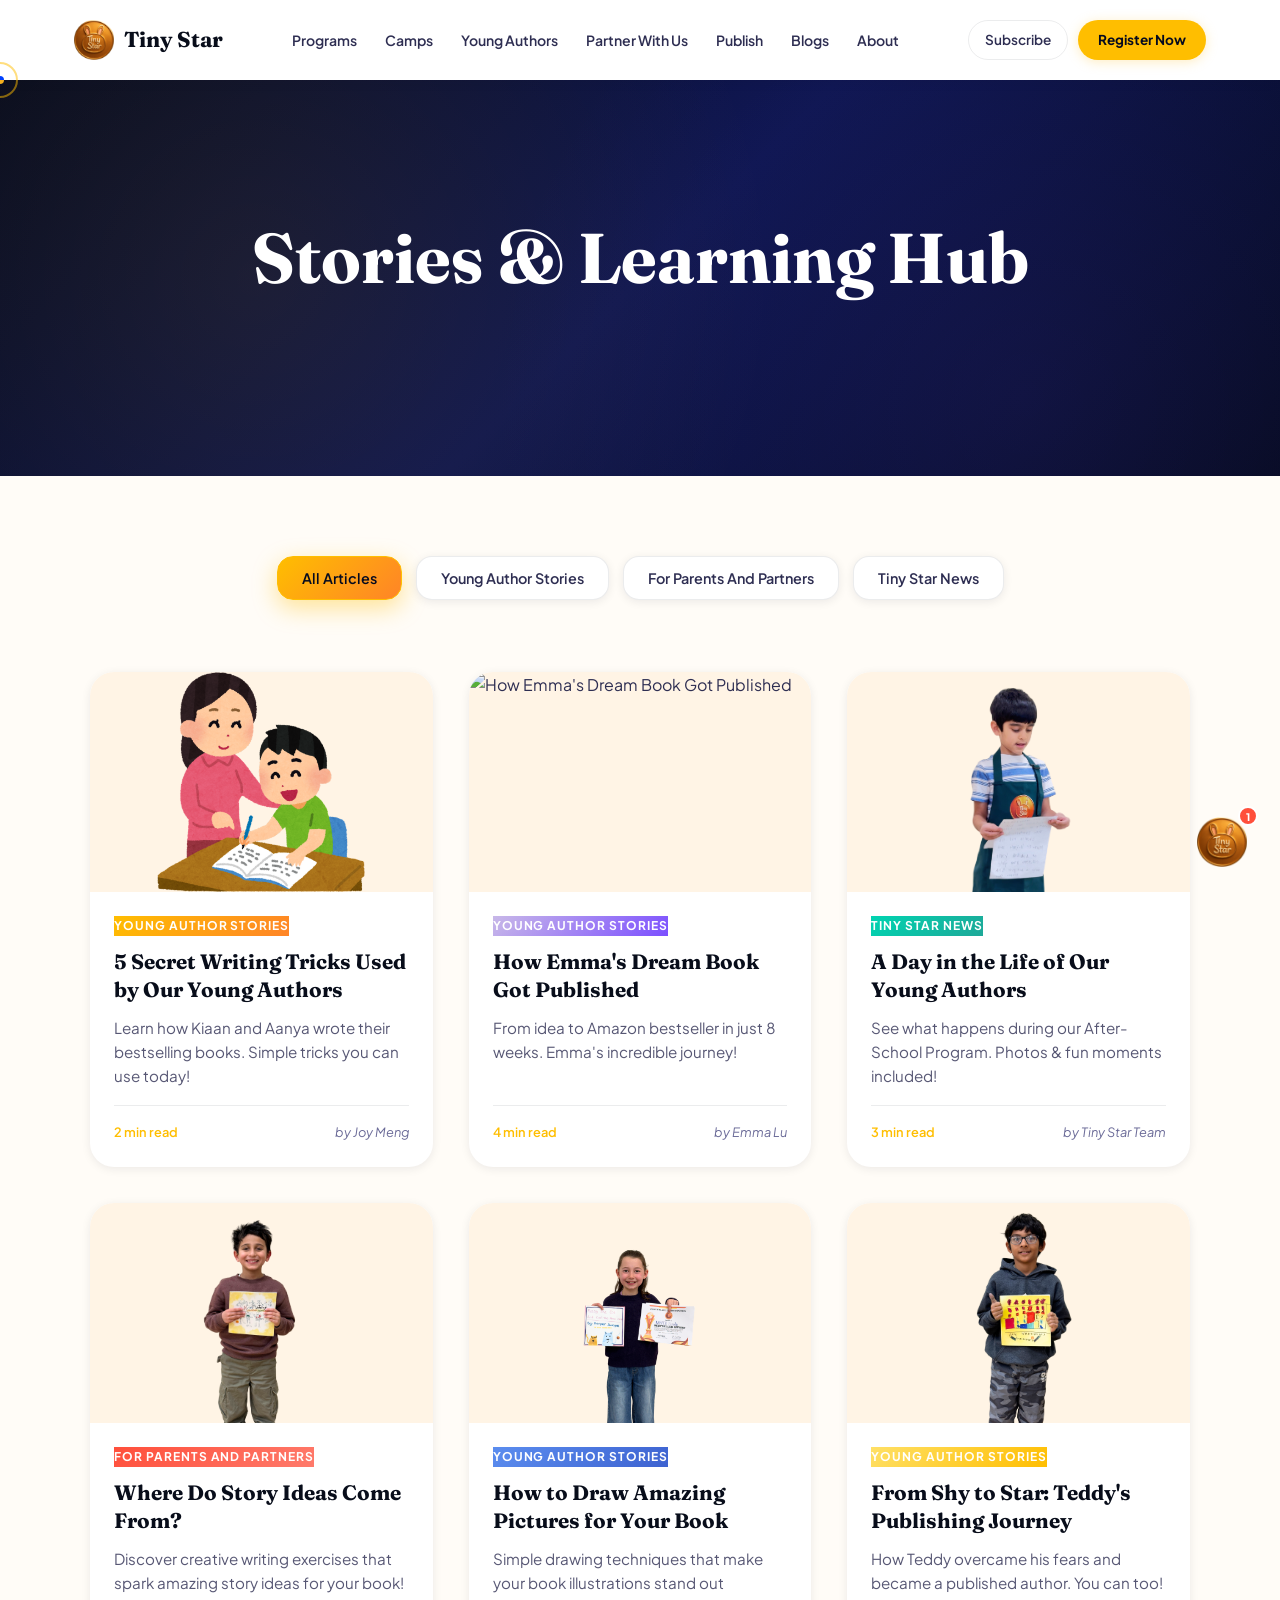
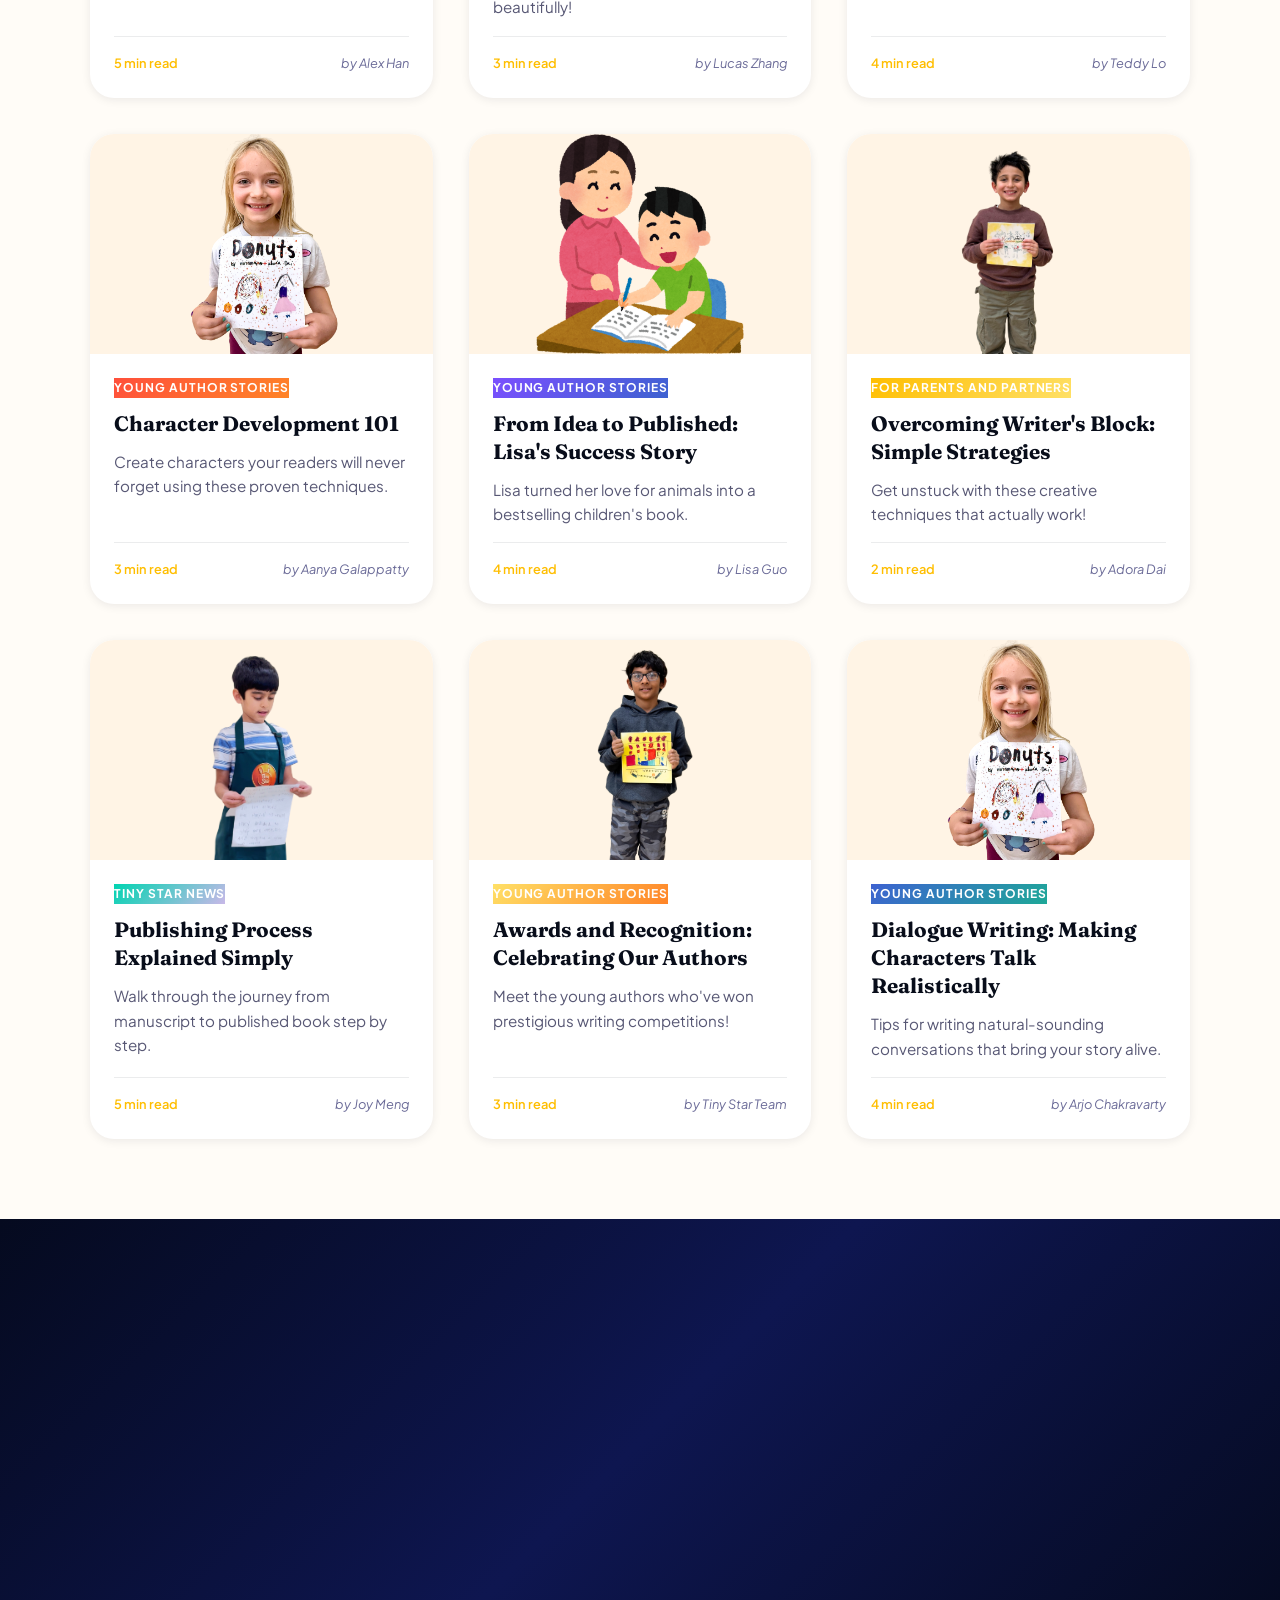
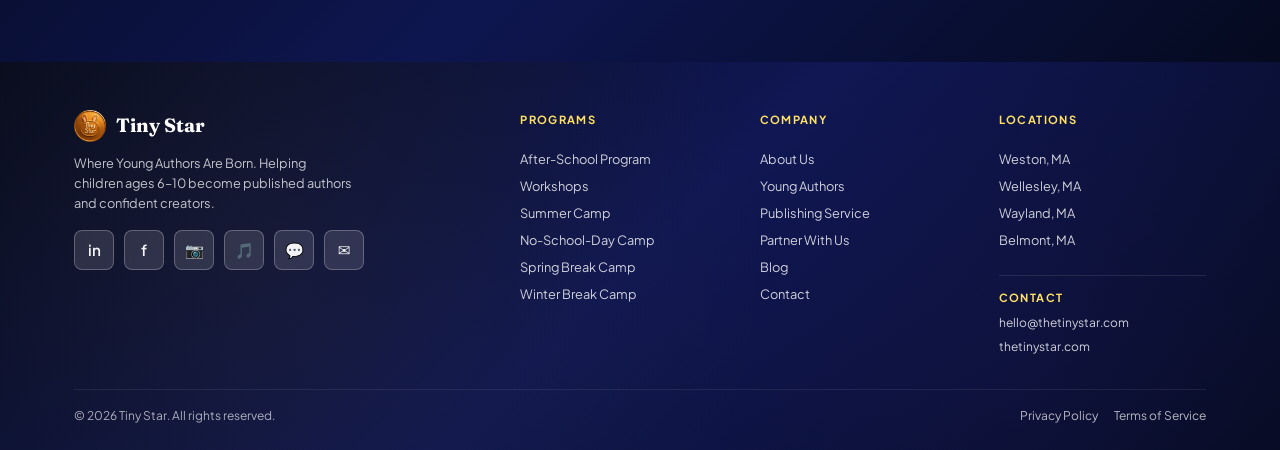
==== commit 06165353: "feat/enhance-blog-html" ====
--- a/blogs.html
+++ b/blogs.html
@@ -1,215 +1,348 @@
-<!DOCTYPE html>
+<!doctype html>
 <html lang="en">
-<head>
-  <meta charset="UTF-8">
-  <meta name="viewport" content="width=device-width, initial-scale=1.0">
-  <link rel="icon" type="image/png" href="assets/brand/tiny-star-logo.png">
-  <title>Blog - Tiny Star</title>
-  <link rel="preconnect" href="https://fonts.googleapis.com">
-  <link rel="preconnect" href="https://fonts.gstatic.com" crossorigin>
-  <link href="https://fonts.googleapis.com/css2?family=Fraunces:ital,opsz,wght@0,9..144,300;0,9..144,700;0,9..144,900;1,9..144,500;1,9..144,700&family=Plus+Jakarta+Sans:wght@400;500;600;700;800&display=swap" rel="stylesheet">
-  <script>document.documentElement.classList.add('js');</script>
-  <script src="https://cdnjs.cloudflare.com/ajax/libs/gsap/3.12.5/gsap.min.js"></script>
-  <script src="https://cdnjs.cloudflare.com/ajax/libs/gsap/3.12.5/ScrollTrigger.min.js"></script>
-  <link rel="stylesheet" href="styles.css">
-</head>
-<body>
-
-  <!-- ===== NAVIGATION ===== -->
-  <nav class="nav blog" id="navbar">
-    <div class="container">
-      <div class="nav__inner">
-        <a href="/" class="nav__logo">
-          <div class="nav__logo-img">
-            <img src="assets/brand/tiny-star-logo.png" alt="Tiny Star logo">
-          </div>
-          Tiny Star
-        </a>
-        <div class="nav__links">
-          <a href="/#programs">Programs</a>
-          <a href="/#camps">Camps</a>
-          <a href="/#authors">Young Authors</a>
-          <a href="/#partners">Partner With Us</a>
-          <a href="/#publishing">Publish</a>
-          <a href="/#about">About</a>
-        </div>
-        <div class="nav__actions">
-          <a href="/#subscribe" class="nav__btn-sub">Subscribe</a>
-          <a href="/#register" class="nav__btn-reg">Register Now</a>
-        </div>
-        <button class="nav__hamburger" id="hamburger" aria-label="Open menu">
-          <span></span><span></span><span></span>
-        </button>
-      </div>
+  <head>
+    <meta charset="UTF-8" />
+    <meta name="viewport" content="width=device-width, initial-scale=1.0" />
+    <link rel="icon" type="image/png" href="assets/brand/tiny-star-logo.png" />
+    <title>Blog - Tiny Star</title>
+    <link rel="preconnect" href="https://fonts.googleapis.com" />
+    <link rel="preconnect" href="https://fonts.gstatic.com" crossorigin />
+    <link
+      href="https://fonts.googleapis.com/css2?family=Fraunces:ital,opsz,wght@0,9..144,300;0,9..144,700;0,9..144,900;1,9..144,500;1,9..144,700&family=Plus+Jakarta+Sans:wght@400;500;600;700;800&display=swap"
+      rel="stylesheet"
+    />
+    <script>
+      document.documentElement.classList.add("js");
+    </script>
+    <script src="https://cdnjs.cloudflare.com/ajax/libs/gsap/3.12.5/gsap.min.js"></script>
+    <script src="https://cdnjs.cloudflare.com/ajax/libs/gsap/3.12.5/ScrollTrigger.min.js"></script>
+    <link rel="stylesheet" href="styles.css" />
+  </head>
+  <body>
+    <!-- ===== NAVIGATION ===== -->
+    <nav class="nav blog" id="navbar">
+      <div class="container">
+        <div class="nav__inner">
+          <a href="/" class="nav__logo">
+            <div class="nav__logo-img">
+              <img src="assets/brand/tiny-star-logo.png" alt="Tiny Star logo" />
+            </div>
+            Tiny Star
+          </a>
+          <div class="nav__links">
+            <a href="/#programs">Programs</a>
+            <a href="/#camps">Camps</a>
+            <a href="/#authors">Young Authors</a>
+            <a href="/#partners">Partner With Us</a>
+            <a href="/#publishing">Publish</a>
+            <a href="#blog">Blogs</a>
+            <a href="/#about">About</a>
+          </div>
+          <div class="nav__actions">
+            <a href="/#subscribe" class="nav__btn-sub">Subscribe</a>
+            <a href="/#register" class="nav__btn-reg">Register Now</a>
+          </div>
+          <button class="nav__hamburger" id="hamburger" aria-label="Open menu">
+            <span></span><span></span><span></span>
+          </button>
+        </div>
+      </div>
+    </nav>
+
+    <!-- Scroll Progress -->
+    <div id="scroll-progress"></div>
+
+    <!-- Custom Cursor -->
+    <div class="cursor-dot" id="cursorDot"></div>
+    <div class="cursor-ring" id="cursorRing"></div>
+
+    <!-- ===== HERO ===== -->
+    <section class="hero-simple" id="hero">
+      <div class="hero-simple__bg"></div>
+      <div class="container">
+        <div class="hero-simple__content">
+          <h1 class="heading-xl reveal">Stories & Learning Hub</h1>
+          <p class="hero-simple__sub reveal reveal-delay-1">
+            Inspiring stories from our young authors, writing tips, and
+            behind-the-scenes moments
+          </p>
+        </div>
+      </div>
+    </section>
+
+    <!-- ===== BLOGS LISTING ===== -->
+    <section class="blogs-listing">
+      <div class="container">
+        <!-- Filter Tabs -->
+        <div class="blogs-listing__filters">
+          <button class="filter-btn filter-btn--active" data-filter="all">
+            All Articles
+          </button>
+          <button class="filter-btn" data-filter="young-authors">
+            Young Author Stories
+          </button>
+          <button class="filter-btn" data-filter="parents">
+            For Parents and Partners
+          </button>
+          <button class="filter-btn" data-filter="news">
+            Tiny Star News
+          </button>
+        </div>
+
+        <!-- Blog Grid -->
+        <div class="blogs-listing__grid" id="blogsGrid">
+          <!-- Blog items will be rendered here by JavaScript -->
+        </div>
+      </div>
+    </section>
+
+    <!-- ===== CTA SECTION ===== -->
+    <section class="cta-section">
+      <div class="container">
+        <div class="cta-section__content reveal">
+          <h2 class="heading-lg">Ready to Write Your Own Story?</h2>
+          <p>
+            Join hundreds of young authors who have published their books with
+            Tiny Star!
+          </p>
+          <div class="cta-section__buttons">
+            <a href="/#register" class="btn btn--primary">Start Your Journey</a>
+            <a href="/#programs" class="btn btn--secondary">Learn More</a>
+          </div>
+        </div>
+      </div>
+    </section>
+
+    <!-- ===== FOOTER ===== -->
+    <footer class="footer">
+      <div class="container">
+        <div class="footer__stars-bg" id="footerStars"></div>
+
+        <div class="footer__top">
+          <div class="footer__brand">
+            <div class="footer__logo footer__logo-animated">
+              <img
+                src="assets/brand/tiny-star-logo.png"
+                alt="Tiny Star logo"
+                class="footer__logo-img"
+              />
+              <span>Tiny Star</span>
+            </div>
+            <p class="footer__tagline">
+              Where Young Authors Are Born. Helping children ages 6–10 become
+              published authors and confident creators.
+            </p>
+
+            <div class="footer__social">
+              <a
+                href="https://linkedin.com/company/tiny-star-education"
+                class="footer__social-link"
+                title="Tiny Star Education"
+                target="_blank"
+                rel="noopener noreferrer"
+                aria-label="LinkedIn"
+                >in</a
+              >
+              <a
+                href="https://facebook.com/tinystar"
+                class="footer__social-link"
+                title="Tiny Star"
+                target="_blank"
+                rel="noopener noreferrer"
+                aria-label="Facebook"
+                >f</a
+              >
+              <a
+                href="https://instagram.com/tinystareducation"
+                class="footer__social-link"
+                title="@tinystareducation"
+                target="_blank"
+                rel="noopener noreferrer"
+                aria-label="Instagram"
+                >📷</a
+              >
+              <a
+                href="https://tiktok.com/@tinystar2075"
+                class="footer__social-link"
+                title="@tinystar2075"
+                target="_blank"
+                rel="noopener noreferrer"
+                aria-label="TikTok"
+                >🎵</a
+              >
+              <a
+                href="https://wechat.com/authorjoymeng"
+                class="footer__social-link"
+                title="authorjoymeng"
+                target="_blank"
+                rel="noopener noreferrer"
+                aria-label="WeChat"
+                >💬</a
+              >
+              <a
+                href="mailto:Joy@TheTinyStar.com"
+                class="footer__social-link"
+                title="Joy@TheTinyStar.com"
+                aria-label="Email"
+                >✉️</a
+              >
+            </div>
+          </div>
+
+          <div class="footer__col">
+            <div class="footer__col-title">Programs</div>
+            <div class="footer__links">
+              <a href="/#programs">After-School Program</a>
+              <a href="/#programs">Workshops</a>
+              <a href="/#camps">Summer Camp</a>
+              <a href="/#camps">No-School-Day Camp</a>
+              <a href="/#camps">Spring Break Camp</a>
+              <a href="/#camps">Winter Break Camp</a>
+            </div>
+          </div>
+
+          <div class="footer__col">
+            <div class="footer__col-title">Company</div>
+            <div class="footer__links">
+              <a href="/#about">About Us</a>
+              <a href="/#authors">Young Authors</a>
+              <a href="/#publishing">Publishing Service</a>
+              <a href="/#partners">Partner With Us</a>
+              <a href="/#blog">Blog</a>
+              <a href="mailto:hello@thetinystar.com">Contact</a>
+            </div>
+          </div>
+
+          <div class="footer__col">
+            <div class="footer__col-title">Locations</div>
+            <div class="footer__links">
+              <a href="/#locations">Weston, MA</a>
+              <a href="/#locations">Wellesley, MA</a>
+              <a href="/#locations">Wayland, MA</a>
+              <a href="/#locations">Belmont, MA</a>
+            </div>
+            <div class="footer__contact-box">
+              <div class="footer__col-title footer__col-title--small">
+                Contact
+              </div>
+              <div class="footer__contact-items">
+                <a href="mailto:hello@thetinystar.com">hello@thetinystar.com</a>
+                <a
+                  href="https://thetinystar.com"
+                  target="_blank"
+                  rel="noopener noreferrer"
+                  >thetinystar.com</a
+                >
+              </div>
+            </div>
+          </div>
+        </div>
+
+        <div class="footer__bottom">
+          <div class="footer__copy">© 2026 Tiny Star. All rights reserved.</div>
+          <div class="footer__legal">
+            <a href="#">Privacy Policy</a>
+            <a href="#">Terms of Service</a>
+          </div>
+        </div>
+
+        <div class="footer__particles" id="footerParticles"></div>
+      </div>
+    </footer>
+
+    <!-- Chatbot (same as main site) -->
+    <div id="chatbot-launcher">
+      <div class="chatbot-panel" id="chatPanel">
+        <div class="chatbot-header">
+          <div class="chatbot-avatar">
+            <img
+              src="assets/brand/tiny-star-logo.png"
+              alt="Tiny Star"
+              style="
+                width: 28px;
+                height: 28px;
+                object-fit: contain;
+                display: block;
+              "
+            />
+          </div>
+          <div class="chatbot-header-text">
+            <div class="chatbot-name">Aanya — Tiny Star Guide</div>
+            <div class="chatbot-status">Online now</div>
+          </div>
+          <button class="chatbot-close" id="chatClose" aria-label="Close chat">
+            ✕
+          </button>
+        </div>
+        <div class="chatbot-messages" id="chatMessages">
+          <div class="chatmsg chatmsg--bot">
+            <div class="chatmsg__avatar">
+              <img
+                src="assets/brand/tiny-star-logo.png"
+                alt="Tiny Star"
+                style="
+                  width: 24px;
+                  height: 24px;
+                  object-fit: contain;
+                  display: block;
+                "
+              />
+            </div>
+            <div class="chatmsg__bubble">
+              Hi! 👋 Welcome to our blog! What would you like to read about?
+            </div>
+          </div>
+        </div>
+        <div class="chat-quickreplies" id="quickReplies">
+          <button class="chat-quickbtn" onclick="chatQuick('Writing tips')">
+            ✏️ Writing Tips
+          </button>
+          <button class="chat-quickbtn" onclick="chatQuick('Author stories')">
+            📚 Stories
+          </button>
+          <button class="chat-quickbtn" onclick="chatQuick('How to register')">
+            ✅ Register
+          </button>
+        </div>
+        <div class="chatbot-input-row">
+          <input
+            class="chatbot-input"
+            id="chatInput"
+            type="text"
+            placeholder="Ask me anything…"
+            onkeydown="if (event.key === 'Enter') sendChat();"
+          />
+          <button class="chatbot-send" onclick="sendChat()" aria-label="Send">
+            ➤
+          </button>
+        </div>
+        <div class="chatbot-footer">
+          Powered by Tiny Star ·
+          <a
+            href="https://thetinystar.com"
+            target="_blank"
+            rel="noopener noreferrer"
+            >thetinystar.com</a
+          >
+        </div>
+      </div>
+      <button
+        class="chatbot-fab"
+        id="chatFab"
+        onclick="toggleChat()"
+        aria-label="Open chat"
+      >
+        <span id="fabIcon"
+          ><img
+            src="assets/brand/tiny-star-logo.png"
+            alt="Tiny Star"
+            style="width: 50px; height: 50px"
+        /></span>
+        <div class="chatbot-badge" id="chatBadge">1</div>
+      </button>
     </div>
-  </nav>
-
-
-  <!-- Scroll Progress -->
-  <div id="scroll-progress"></div>
-
-  <!-- Custom Cursor -->
-  <div class="cursor-dot" id="cursorDot"></div>
-  <div class="cursor-ring" id="cursorRing"></div>
-
-  <!-- ===== HERO ===== -->
-  <section class="hero-simple" id="hero">
-    <div class="hero-simple__bg"></div>
-    <div class="container">
-      <div class="hero-simple__content">
-        <h1 class="heading-xl  reveal">Stories & Learning Hub</h1>
-        <p class="hero-simple__sub reveal reveal-delay-1">Inspiring stories from our young authors, writing tips, and behind-the-scenes moments</p>
-      </div>
-    </div>
-  </section>
-
-  <!-- ===== BLOGS LISTING ===== -->
-  <section class="blogs-listing">
-    <div class="container">
-      <!-- Filter Tabs -->
-      <div class="blogs-listing__filters">
-        <button class="filter-btn filter-btn--active" data-filter="all">All Articles</button>
-        <button class="filter-btn" data-filter="tips">Writing Tips</button>
-        <button class="filter-btn" data-filter="stories">Author Stories</button>
-        <button class="filter-btn" data-filter="behind">Behind the Scenes</button>
-        <button class="filter-btn" data-filter="inspiration">Inspiration</button>
-        <button class="filter-btn" data-filter="success">Success Stories</button>
-      </div>
-
-      <!-- Blog Grid -->
-      <div class="blogs-listing__grid" id="blogsGrid">
-        <!-- Blog items will be rendered here by JavaScript -->
-      </div>
-    </div>
-  </section>
-
-  <!-- ===== CTA SECTION ===== -->
-  <section class="cta-section">
-    <div class="container">
-      <div class="cta-section__content reveal">
-        <h2 class="heading-lg">Ready to Write Your Own Story?</h2>
-        <p>Join hundreds of young authors who have published their books with Tiny Star!</p>
-        <div class="cta-section__buttons">
-          <a href="/#register" class="btn btn--primary">Start Your Journey</a>
-          <a href="/#programs" class="btn btn--secondary">Learn More</a>
-        </div>
-      </div>
-    </div>
-  </section>
-
-  <!-- ===== FOOTER ===== -->
-  <footer class="footer">
-    <div class="container">
-      <div class="footer__stars-bg" id="footerStars"></div>
-
-      <div class="footer__top">
-        <div class="footer__brand">
-          <div class="footer__logo footer__logo-animated">
-            <img src="assets/brand/tiny-star-logo.png" alt="Tiny Star logo" class="footer__logo-img">
-            <span>Tiny Star</span>
-          </div>
-          <p class="footer__tagline">Where Young Authors Are Born. Helping children ages 6–10 become published authors and confident creators.</p>
-
-          <div class="footer__social">
-            <a href="https://linkedin.com/company/tiny-star-education" class="footer__social-link" title="Tiny Star Education" target="_blank" rel="noopener noreferrer" aria-label="LinkedIn">in</a>
-            <a href="https://facebook.com/tinystar" class="footer__social-link" title="Tiny Star" target="_blank" rel="noopener noreferrer" aria-label="Facebook">f</a>
-            <a href="https://instagram.com/tinystareducation" class="footer__social-link" title="@tinystareducation" target="_blank" rel="noopener noreferrer" aria-label="Instagram">📷</a>
-            <a href="https://tiktok.com/@tinystar2075" class="footer__social-link" title="@tinystar2075" target="_blank" rel="noopener noreferrer" aria-label="TikTok">🎵</a>
-            <a href="https://wechat.com/authorjoymeng" class="footer__social-link" title="authorjoymeng" target="_blank" rel="noopener noreferrer" aria-label="WeChat">💬</a>
-            <a href="mailto:Joy@TheTinyStar.com" class="footer__social-link" title="Joy@TheTinyStar.com" aria-label="Email">✉️</a>
-          </div>
-        </div>
-
-        <div class="footer__col">
-          <div class="footer__col-title">Programs</div>
-          <div class="footer__links">
-            <a href="/#programs">After-School Program</a>
-            <a href="/#programs">Workshops</a>
-            <a href="/#camps">Summer Camp</a>
-            <a href="/#camps">No-School-Day Camp</a>
-            <a href="/#camps">Spring Break Camp</a>
-            <a href="/#camps">Winter Break Camp</a>
-          </div>
-        </div>
-
-        <div class="footer__col">
-          <div class="footer__col-title">Company</div>
-          <div class="footer__links">
-            <a href="/#about">About Us</a>
-            <a href="/#authors">Young Authors</a>
-            <a href="/#publishing">Publishing Service</a>
-            <a href="/#partners">Partner With Us</a>
-            <a href="/">Blog</a>
-            <a href="mailto:hello@thetinystar.com">Contact</a>
-          </div>
-        </div>
-
-        <div class="footer__col">
-          <div class="footer__col-title">Locations</div>
-          <div class="footer__links">
-            <a href="/#locations">Weston, MA</a>
-            <a href="/#locations">Wellesley, MA</a>
-            <a href="/#locations">Wayland, MA</a>
-            <a href="/#locations">Belmont, MA</a>
-          </div>
-          <div class="footer__contact-box">
-            <div class="footer__col-title footer__col-title--small">Contact</div>
-            <div class="footer__contact-items">
-              <a href="mailto:hello@thetinystar.com">hello@thetinystar.com</a>
-              <a href="https://thetinystar.com" target="_blank" rel="noopener noreferrer">thetinystar.com</a>
-            </div>
-          </div>
-        </div>
-      </div>
-
-      <div class="footer__bottom">
-        <div class="footer__copy">© 2026 Tiny Star. All rights reserved.</div>
-        <div class="footer__legal">
-          <a href="#">Privacy Policy</a>
-          <a href="#">Terms of Service</a>
-        </div>
-      </div>
-
-      <div class="footer__particles" id="footerParticles"></div>
-    </div>
-  </footer>
-
-  <!-- Chatbot (same as main site) -->
-  <div id="chatbot-launcher">
-    <div class="chatbot-panel" id="chatPanel">
-      <div class="chatbot-header">
-        <div class="chatbot-avatar"><img src="assets/brand/tiny-star-logo.png" alt="Tiny Star" style="width:28px;height:28px;object-fit:contain;display:block;"></div>
-        <div class="chatbot-header-text">
-          <div class="chatbot-name">Aanya — Tiny Star Guide</div>
-          <div class="chatbot-status">Online now</div>
-        </div>
-        <button class="chatbot-close" id="chatClose" aria-label="Close chat">✕</button>
-      </div>
-      <div class="chatbot-messages" id="chatMessages">
-        <div class="chatmsg chatmsg--bot">
-          <div class="chatmsg__avatar"><img src="assets/brand/tiny-star-logo.png" alt="Tiny Star" style="width:24px;height:24px;object-fit:contain;display:block;"></div>
-          <div class="chatmsg__bubble">Hi! 👋 Welcome to our blog! What would you like to read about?</div>
-        </div>
-      </div>
-      <div class="chat-quickreplies" id="quickReplies">
-        <button class="chat-quickbtn" onclick="chatQuick('Writing tips')">✏️ Writing Tips</button>
-        <button class="chat-quickbtn" onclick="chatQuick('Author stories')">📚 Stories</button>
-        <button class="chat-quickbtn" onclick="chatQuick('How to register')">✅ Register</button>
-      </div>
-      <div class="chatbot-input-row">
-        <input class="chatbot-input" id="chatInput" type="text" placeholder="Ask me anything…" onkeydown="if(event.key==='Enter') sendChat()">
-        <button class="chatbot-send" onclick="sendChat()" aria-label="Send">➤</button>
-      </div>
-      <div class="chatbot-footer">Powered by Tiny Star · <a href="https://thetinystar.com" target="_blank" rel="noopener noreferrer">thetinystar.com</a></div>
-    </div>
-    <button class="chatbot-fab" id="chatFab" onclick="toggleChat()" aria-label="Open chat">
-      <span id="fabIcon"><img src="assets/brand/tiny-star-logo.png" alt="Tiny Star" style="width:50px;height:50px;"></span>
-      <div class="chatbot-badge" id="chatBadge">1</div>
-    </button>
-  </div>
-
-  <script src="main.js" defer></script>
-  <script src="blogs.js" defer></script>
-
-</body>
+
+    <script src="main.js" defer></script>
+    <script src="blogs.js" defer></script>
+  </body>
 </html>
--- a/styles.css
+++ b/styles.css
@@ -607,7 +607,7 @@
   height: auto;
   object-fit: contain;
   display: block;
-  filter: drop-shadow(0 32px 64px rgba(0,0,0,0.45));
+  filter: drop-shadow(0 0 100px var(--gold)) drop-shadow(0 0 200px var(--gold)) drop-shadow(0 32px 64px rgba(0,0,0,0.45));
 }
 /* Right content */
 .transformations__content {
@@ -854,47 +854,6 @@
   transition: color 0.3s ease;
 }
 .journey__step:hover .journey__step-desc { color: rgba(255,255,255,0.65); }
-.journey__badge-row {
-  display: flex;
-  justify-content: center;
-  gap: 10px;
-  margin-top: 60px;
-  flex-wrap: wrap;
-  position: relative;
-  z-index: 1;
-}
-.journey__badge {
-  display: flex;
-  align-items: center;
-  gap: 8px;
-  background: rgba(255,255,255,0.05);
-  border: 1px solid rgba(255,255,255,0.1);
-  color: rgba(255,255,255,0.7);
-  padding: 9px 18px;
-  border-radius: var(--r-full);
-  font-size: 0.81rem;
-  font-weight: 600;
-  transition: background 0.25s ease, border-color 0.25s ease, color 0.25s ease, transform 0.25s ease;
-}
-.journey__badge:hover {
-  background: rgba(255,209,102,0.1);
-  border-color: rgba(255,209,102,0.35);
-  color: var(--gold);
-  transform: translateY(-2px);
-}
-.journey__badge--gold {
-  background: rgba(255,190,0,0.1);
-  border-color: rgba(255,190,0,0.3);
-  color: var(--gold);
-}
-.journey__badge--gold:hover {
-  background: rgba(255,190,0,0.18);
-  border-color: var(--gold);
-}
-.journey__badge-svg {
-  width: 18px; height: 18px;
-  flex-shrink: 0;
-}
 
 /* ===== PROGRAMS ===== */
 .programs { background: var(--cream); padding: 96px 0; }
@@ -2181,12 +2140,16 @@
   transform: translateY(-3px);
   box-shadow: var(--shadow-md);
 }
+.filter-btn:hover.filter-btn--active {
+  color: var(--navy);
+}
 .filter-btn--active {
   background: linear-gradient(135deg, var(--gold), var(--orange));
   border-color: var(--gold);
   color: var(--navy);
   box-shadow: 0 8px 24px rgba(255,190,0,0.4);
 }
+
 .blogs-listing__grid {
   display: grid;
   grid-template-columns: repeat(auto-fill, minmax(320px, 1fr));
@@ -2264,7 +2227,7 @@
 .blog-modal__img {
   width: 100%;
   height: 100%;
-  object-fit: cover;
+  object-fit: contain;
 }
 .blog-modal__body {
   padding: 40px;
@@ -2323,6 +2286,7 @@
 }
 .cta-section__content h2 {
   margin-bottom: 16px;
+  color: var(--white);
 }
 .cta-section__content > p {
   font-size: 1.1rem;
